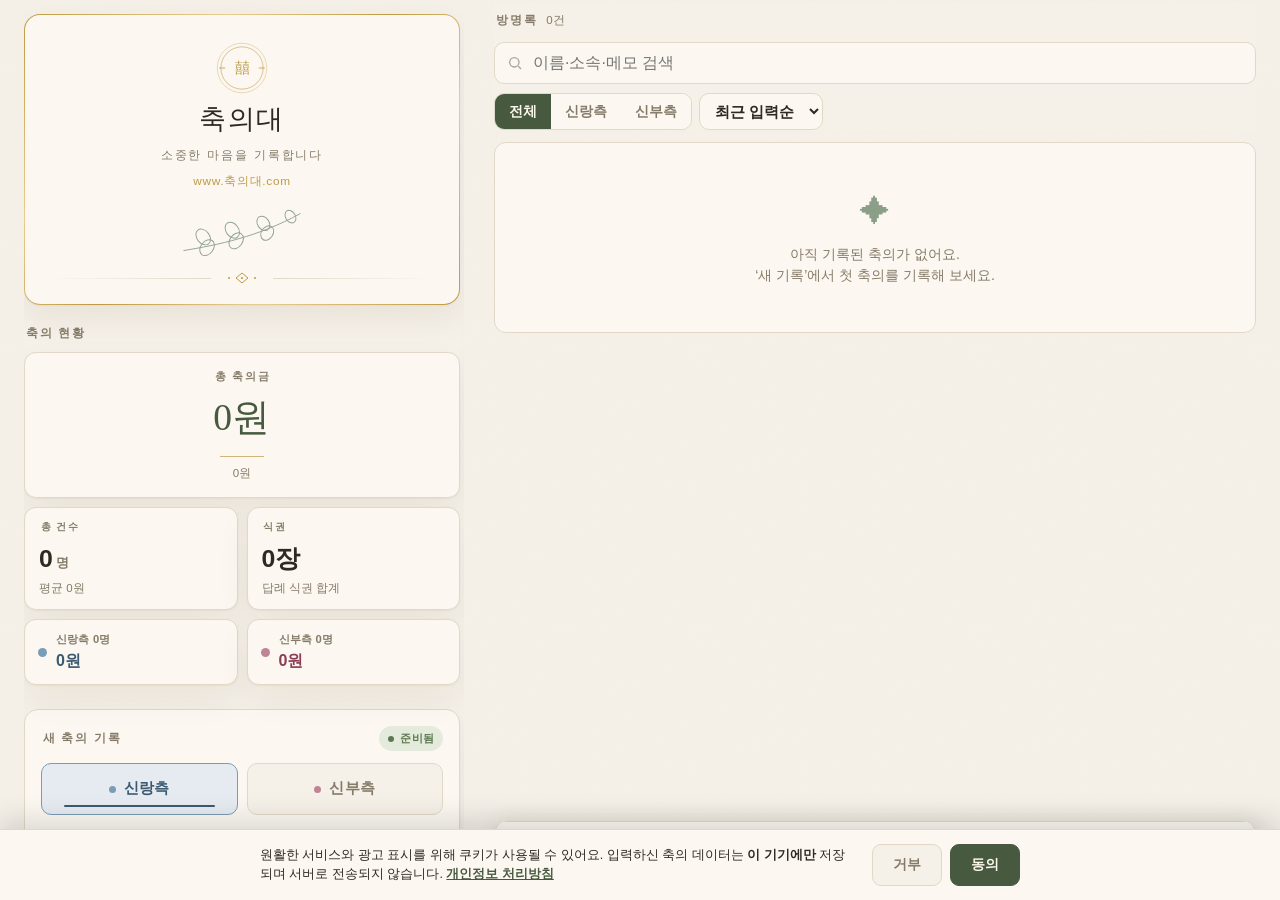
==== index.html @ 6bf34bc9 "Unify the number UI across 방명록, input and edit screens The edit sheet showed the number as a plain r" ====
<!DOCTYPE html>
<html lang="ko">
<head>
<meta charset="UTF-8">
<meta name="viewport" content="width=device-width, initial-scale=1.0">
<meta name="theme-color" content="#F5F0E8">
<title>축의대</title>
<meta name="description" content="축의금을 기록하고 정리하는 무료 웹앱 — 로그인 없이 바로 사용하고, 데이터는 내 기기에만 저장됩니다.">
<!-- AdSense 소유권 확인용 메타태그. 광고 스크립트는 동의 후에만 로드되므로(구글 크롤러는 동의 버튼을
     누르지 않음) 확인이 실패할 수 있어, 쿠키를 쓰지 않는 이 메타태그로 소유권을 확인시킨다. -->
<meta name="google-adsense-account" content="ca-pub-7543390628199317">
<link rel="manifest" href="manifest.webmanifest">
<link rel="apple-touch-icon" href="icon-192.png">
<meta name="apple-mobile-web-app-capable" content="yes">
<meta name="mobile-web-app-capable" content="yes">
<meta name="apple-mobile-web-app-title" content="축의대">
<meta name="apple-mobile-web-app-status-bar-style" content="default">
<link rel="icon" href="data:image/svg+xml,<svg xmlns='http://www.w3.org/2000/svg' viewBox='0 0 100 100'><circle cx='50' cy='50' r='44' fill='none' stroke='%23BE9A44' stroke-width='3'/><text x='50' y='68' font-size='52' text-anchor='middle' fill='%23BE9A44' font-family='Georgia,serif'>囍</text></svg>">
<style>
  :root{
    --bg:#F5F0E8; --panel:#FCF8F1; --ink:#2E2A22; --muted:#857B69; --line:#E1D8C7;
    --brand:#8A9E88; --brand-strong:#47593F; --brand-soft:#E8EEE2; --on-accent:#FBF7EC;
    --gold:#BE9A44; --gold-lite:#E7CE8E;
    --groom:#7B9CB5; --groom-strong:#3B5A70; --groom-soft:#E5EBF0;
    --bride:#C08497; --bride-strong:#8A3E56; --bride-soft:#F4E5E9;
    --other:#A2947E; --other-soft:#EDE7DB;
    --ok:#5C7A50; --ok-soft:#E5EBDC; --warn:#A9772A; --warn-soft:#F3E7CE;
    --danger:#A6472F; --danger-soft:#F2DFD8;
    --shadow:0 1px 2px rgba(70,55,25,.05),0 14px 34px rgba(70,55,25,.06);
    --radius:14px;
    --display:"Didot","Bodoni MT","Hoefler Text",Palatino,"Palatino Linotype",Georgia,"AppleMyungjo","Nanum Myeongjo","Batang",serif;
    --body:"Helvetica Neue","Avenir Next",Avenir,"Segoe UI",Roboto,Arial,"Apple SD Gothic Neo","Malgun Gothic","Nanum Gothic",sans-serif;
    --num:"Helvetica Neue","SF Pro Display","Segoe UI","Avenir Next",Arial,"Apple SD Gothic Neo","Malgun Gothic",sans-serif;
  }
  @media (prefers-color-scheme: dark){
    :root{
      --bg:#1A1712; --panel:#24211A; --ink:#EFE8DA; --muted:#A99D87; --line:#3A3529;
      --brand:#9DB199; --brand-strong:#BBCDB4; --brand-soft:#262C20; --on-accent:#20261C;
      --gold:#D8B667; --gold-lite:#F0DCA6;
      --groom:#8FB0C7; --groom-strong:#AECEE2; --groom-soft:#1F2830;
      --bride:#CE9AAA; --bride-strong:#E6B9C4; --bride-soft:#2C1F25;
      --other:#B3A78F; --other-soft:#282419;
      --ok:#94B382; --ok-soft:#212A1B; --warn:#D8B25E; --warn-soft:#2F2814;
      --danger:#DB8168; --danger-soft:#331E17;
      --shadow:0 1px 3px rgba(0,0,0,.4),0 14px 34px rgba(0,0,0,.32);
    }
  }
  *{box-sizing:border-box;-webkit-tap-highlight-color:transparent}
  html,body{margin:0;padding:0}
  body{
    font-family:var(--body); background:var(--bg); color:var(--ink); line-height:1.5;
    -webkit-text-size-adjust:100%; padding-bottom:env(safe-area-inset-bottom);
  }
  body::before{  /* whisper paper grain */
    content:""; position:fixed; inset:0; pointer-events:none; z-index:-1; opacity:.06;
    background-image:url("data:image/svg+xml,%3Csvg xmlns='http://www.w3.org/2000/svg' width='140' height='140'%3E%3Cfilter id='p'%3E%3CfeTurbulence type='fractalNoise' baseFrequency='0.85' numOctaves='2' stitchTiles='stitch'/%3E%3CfeColorMatrix type='saturate' values='0'/%3E%3C/filter%3E%3Crect width='100%25' height='100%25' filter='url(%23p)' opacity='0.5'/%3E%3C/svg%3E");
  }
  @media (prefers-color-scheme: dark){ body::before{opacity:.035} }
  button{font-family:inherit; cursor:pointer; color:inherit}
  input,select,textarea{font-family:inherit}

  :root{ --dock-h:120px; }   /* 하단 도크(툴바+광고) 높이 — JS가 실측 갱신 */
  .wrap{max-width:760px; margin:0 auto; padding:0 16px calc(var(--dock-h) + 18px)}

  /* ---------- Ornaments ---------- */
  .eyebrow{
    font-family:var(--display); font-size:.72rem; font-weight:600; color:var(--muted);
    letter-spacing:.2em; text-indent:.2em; text-transform:uppercase;
  }
  .eyebrow.ko{ text-transform:none; letter-spacing:.16em; text-indent:.16em; }
  .orn-divider{ display:flex; align-items:center; gap:.85rem; }
  .orn-divider::before,.orn-divider::after{ content:""; flex:1; height:1px; }
  .orn-divider::before{ background:linear-gradient(90deg,transparent,var(--line)); }
  .orn-divider::after{ background:linear-gradient(90deg,var(--line),transparent); }
  .orn{ width:34px; height:12px; flex:none; }
  .orn path{ fill:none; stroke:var(--gold); stroke-width:1; }
  .orn circle{ fill:var(--gold); stroke:none; }
  .crest{ width:54px; height:54px; display:block; margin:0 auto 2px; stroke:var(--gold); }
  .crest text{ fill:var(--gold); font-family:var(--display); font-size:33px; stroke:none; }
  .euc{ display:block; margin:12px auto 2px; width:128px; height:auto; fill:none;
    stroke:var(--brand); stroke-width:1; stroke-linecap:round; stroke-linejoin:round; opacity:.92; }

  /* ---------- Header (hero, gold-framed stationery) ---------- */
  header.hero{
    margin-top:18px; padding:26px 22px 20px; text-align:center; border-radius:16px;
    border:1.5px solid transparent; position:relative;
    background:linear-gradient(var(--panel),var(--panel)) padding-box,
      linear-gradient(135deg,var(--gold),var(--gold-lite) 28%,var(--gold) 50%,var(--gold-lite) 72%,var(--gold)) border-box;
    box-shadow:var(--shadow);
  }
  .hero-title{ font-family:var(--display); font-size:1.7rem; letter-spacing:.06em; color:var(--ink); margin-top:4px; }
  .hero-sub{ font-family:var(--body); font-size:.72rem; letter-spacing:.16em; color:var(--muted); margin-top:7px; }
  .hero-link{ display:inline-block; margin-top:9px; font-family:var(--body); font-size:.74rem; letter-spacing:.06em; color:var(--gold); text-decoration:none; border-bottom:1px solid transparent; }
  .hero-link:hover{ border-bottom-color:var(--gold); }
  .hero .orn-divider{ margin-top:14px; }

  .card-head{ display:flex; align-items:center; justify-content:space-between; gap:10px; margin-bottom:12px; }
  .card-head .eyebrow{ margin:0; }
  .pill-slot{ display:inline-flex; align-items:center; flex:none; }
  .hero-slot{ position:absolute; top:12px; right:12px; }
  .list-head .pill-slot{ margin-left:auto; }
  .save-pill{
    display:inline-flex; align-items:center; gap:6px;
    font-size:11px; font-weight:600; padding:4px 9px; border-radius:999px;
    background:var(--ok-soft); color:var(--ok); white-space:nowrap; letter-spacing:.02em;
  }
  .save-pill.saving{background:var(--brand-soft); color:var(--brand-strong)}
  .save-pill.warn{background:var(--warn-soft); color:var(--warn)}
  .save-pill.err{background:var(--danger-soft); color:var(--danger)}
  .save-pill .dot{width:6px;height:6px;border-radius:50%;background:currentColor}

  /* ---------- Summary (sticky) ---------- */
  .summary{ background:var(--bg); padding:6px 0 10px; margin-top:14px; }   /* 스크롤 시 상단 고정 안 함 */
  .summary-top{ display:flex; align-items:center; justify-content:space-between; margin-bottom:9px; }
  .stat-grid{ display:grid; grid-template-columns:1fr 1fr; gap:9px; }
  .stat{ background:var(--panel); border:1px solid var(--line); border-radius:12px; padding:12px 14px; box-shadow:var(--shadow); }
  .stat .eyebrow{ font-size:.62rem; }
  .stat .big{ font-family:var(--num); font-variant-numeric:tabular-nums; font-feature-settings:'tnum' 1; font-size:1.55rem; font-weight:600; color:var(--ink); margin-top:5px; letter-spacing:-.01em; }
  .stat .sub{ font-size:.72rem; color:var(--muted); margin-top:3px; font-variant-numeric:tabular-nums; }
  .stat.total{ grid-column:1/-1; text-align:center; padding:16px 14px 15px; }
  .stat.total .big{ font-family:var(--display); font-size:2.35rem; font-weight:400; color:var(--brand-strong); letter-spacing:.01em; margin-top:6px; }
  .stat.total .eyebrow{ font-size:.66rem; }
  .stat.total .rule{ width:44px; height:1px; background:var(--gold); margin:9px auto 0; opacity:.7; }
  .stat.total .sub{ margin-top:8px; }

  .split{ grid-column:1/-1; display:grid; grid-template-columns:1fr 1fr; gap:9px; }
  .sidecard{ background:var(--panel); border:1px solid var(--line); border-radius:12px; padding:11px 13px; display:flex; align-items:center; gap:9px; box-shadow:var(--shadow); }
  .sidecard .dot{ width:9px; height:9px; border-radius:50%; flex:none; }
  .sidecard.g .dot{ background:var(--groom); } .sidecard.b .dot{ background:var(--bride); }
  .sidecard .lab{ font-size:.7rem; color:var(--muted); font-weight:600; letter-spacing:.02em; }
  .sidecard .v{ font-family:var(--num); font-variant-numeric:tabular-nums; font-size:1rem; font-weight:600; margin-top:1px; }
  .sidecard.g .v{ color:var(--groom-strong); } .sidecard.b .v{ color:var(--bride-strong); }

  .minirow{ grid-column:1/-1; display:flex; gap:9px; }
  .mini{ flex:1; background:var(--panel); border:1px solid var(--line); border-radius:10px; padding:8px 13px;
    font-size:.76rem; color:var(--muted); display:flex; align-items:center; justify-content:space-between; }
  .mini b{ font-family:var(--num); font-variant-numeric:tabular-nums; color:var(--ink); font-weight:600; }

  /* ---------- Cards / input ---------- */
  .card{ background:var(--panel); border:1px solid var(--line); border-radius:var(--radius); box-shadow:var(--shadow); padding:16px; margin-top:14px; }
  .card > .eyebrow{ display:block; margin-bottom:12px; text-align:center; }

  .field{ margin-bottom:13px; }
  .field label{ display:block; font-size:.74rem; color:var(--muted); font-weight:600; margin-bottom:5px; letter-spacing:.02em; }
  .field input{ width:100%; min-height:52px; padding:13px 15px; font-size:17px; border:1px solid var(--line);
    border-radius:10px; background:var(--bg); color:var(--ink); outline:none; transition:border-color .12s, box-shadow .12s; }
  .field input:focus{ border-color:var(--brand); box-shadow:0 0 0 3px var(--brand-soft); }
  #amount,#editAmount{ font-family:var(--num); font-variant-numeric:tabular-nums; font-weight:600; font-size:19px; letter-spacing:.01em; }
  .amt-read{ font-family:var(--num); font-size:13px; color:var(--brand-strong); font-weight:600; min-height:17px; margin-top:6px; }

  .side-toggle{ display:grid; grid-template-columns:1fr 1fr; gap:9px; margin-bottom:13px; }
  .side-toggle button{ min-height:52px; border-radius:10px; border:1px solid var(--line); background:var(--bg);
    font-size:15px; font-weight:600; color:var(--muted); transition:.12s; position:relative; letter-spacing:.02em; }
  .side-toggle button .sd{ width:7px; height:7px; border-radius:50%; display:inline-block; margin-right:8px; vertical-align:middle; background:var(--muted); }
  .side-toggle button.g .sd{ background:var(--groom); } .side-toggle button.b .sd{ background:var(--bride); }
  .side-toggle button.on.g{ background:var(--groom-soft); color:var(--groom-strong); border-color:var(--groom); }
  .side-toggle button.on.b{ background:var(--bride-soft); color:var(--bride-strong); border-color:var(--bride); }
  .side-toggle button.on::after{ content:""; position:absolute; left:22px; right:22px; bottom:7px; height:2px; border-radius:2px; }
  .side-toggle button.on.g::after{ background:var(--groom-strong); }
  .side-toggle button.on.b::after{ background:var(--bride-strong); }

  .quick{ display:grid; grid-template-columns:repeat(4,1fr); gap:7px; margin:9px 0 2px; }
  .quick button{ padding:11px 4px; border-radius:999px; border:1px solid var(--line); background:var(--panel);
    font-family:var(--num); font-size:14px; font-weight:600; color:var(--ink); font-variant-numeric:tabular-nums; }
  .quick button:active{ background:var(--brand-soft); }

  /* 번호 배지 — 방명록 행의 번호와 동일한 형태를 입력/수정 화면에서도 사용 */
  .name-row{ display:flex; align-items:center; gap:10px; }
  .name-row > input:not(.next-idx){ flex:1; min-width:0; }
  .next-idx{ flex:none; width:46px; height:46px; border-radius:50%;
    border:1px solid var(--gold); text-align:center; padding:0;
    font-family:var(--display); font-size:15px; color:var(--ink);
    font-variant-numeric:tabular-nums; background:transparent; outline:none;
    -webkit-appearance:none; appearance:none; }
  .next-idx:focus{ border-color:var(--brand); box-shadow:0 0 0 3px var(--brand-soft); background:var(--bg); }

  .amount-wrap{ position:relative; }
  .amount-wrap input{ padding-right:48px; }
  .amt-clear{ position:absolute; right:9px; top:50%; transform:translateY(-50%);
    width:30px; height:30px; border-radius:50%; border:none; background:var(--line); color:var(--muted);
    font-size:14px; line-height:1; display:none; align-items:center; justify-content:center; padding:0; }
  .amt-clear.show{ display:flex; }
  .amt-clear:active{ background:var(--brand-soft); color:var(--brand-strong); }

  .chips{ display:grid; grid-template-columns:repeat(6,1fr); gap:7px; }
  .chips button{ padding:12px 4px; border-radius:10px; border:1px solid var(--line); background:var(--bg);
    font-size:15px; font-weight:600; color:var(--muted); transition:.12s; }
  .chips button:active{ background:var(--brand-soft); }
  .chips button.on{ border-color:var(--brand); background:var(--brand-soft); color:var(--brand-strong); }
  .chips .tk-custom{ min-width:0; width:100%; padding:12px 2px; border-radius:10px; border:1px solid var(--line);
    background:var(--bg); color:var(--ink); font-size:16px; font-weight:600; text-align:center; outline:none; }
  .chips .tk-custom::placeholder{ color:var(--muted); font-weight:500; font-size:13px; }
  .chips .tk-custom:focus{ border-color:var(--brand); box-shadow:0 0 0 3px var(--brand-soft); }

  .two{ display:grid; grid-template-columns:1fr 1fr; gap:9px; }

  .add-btn{ width:100%; min-height:56px; margin-top:14px; border:none; border-radius:12px;
    background:var(--brand-strong); color:var(--on-accent); font-size:17px; font-weight:600; letter-spacing:.14em;
    box-shadow:inset 0 0 0 1px rgba(190,154,68,.55), 0 6px 16px rgba(71,89,63,.22); }
  .add-btn:active{ transform:scale(.99); filter:brightness(.96); }

  /* ---------- List ---------- */
  .list-head{ display:flex; align-items:center; gap:9px; margin:22px 2px 12px; flex-wrap:wrap; }
  .list-head .eyebrow{ font-size:.72rem; }
  .list-head .count{ font-size:.72rem; color:var(--muted); font-variant-numeric:tabular-nums; }
  .search{ flex:1 1 100%; order:5; position:relative; margin-top:4px; }
  .search input{ width:100%; padding:11px 14px 11px 38px; font-size:16px; border:1px solid var(--line);
    border-radius:10px; background:var(--panel); color:var(--ink); outline:none; }
  .search input:focus{ border-color:var(--brand); box-shadow:0 0 0 3px var(--brand-soft); }
  .search svg{ position:absolute; left:13px; top:50%; transform:translateY(-50%); opacity:.4; }
  .filters{ display:flex; gap:7px; flex:1 1 100%; order:6; flex-wrap:wrap; }
  .filters .seg{ display:inline-flex; border:1px solid var(--line); border-radius:10px; overflow:hidden; }
  .filters .seg button{ padding:8px 14px; border:none; background:var(--panel); color:var(--muted); font-size:14px; font-weight:600; }
  .filters .seg button.on{ background:var(--brand-strong); color:var(--on-accent); }
  .filters select{ padding:8px 11px; border:1px solid var(--line); border-radius:10px; background:var(--panel); color:var(--ink); font-size:15px; font-weight:600; }

  #list{ list-style:none; margin:0; padding:0; border-top:1px solid var(--line); border-radius:12px; overflow:hidden;
    background:var(--panel); border:1px solid var(--line); }
  .row{ padding:13px 15px; display:flex; align-items:center; gap:13px; border-bottom:1px solid var(--line); }
  .row:last-child{ border-bottom:none; }
  .row.flash{ animation:flash 1.3s ease; }
  @keyframes flash{ 0%{background:var(--brand-soft)} 100%{background:transparent} }
  .row .idx{ flex:none; width:30px; height:30px; border-radius:50%; border:1px solid var(--gold);
    display:flex; align-items:center; justify-content:center; font-family:var(--display); font-size:14px;
    color:var(--ink); font-variant-numeric:tabular-nums; }
  .row .side-dot{ width:8px; height:8px; border-radius:50%; flex:none; margin-left:-2px; }
  .row .side-dot.groom{ background:var(--groom); } .row .side-dot.bride{ background:var(--bride); } .row .side-dot.none{ background:var(--line); }
  .row .who{ min-width:0; flex:1; }
  .row .who .nm{ font-size:16px; font-weight:600; color:var(--ink); overflow:hidden; text-overflow:ellipsis; white-space:nowrap; }
  .row .who .meta{ font-size:12px; color:var(--muted); margin-top:2px; overflow:hidden; text-overflow:ellipsis; white-space:nowrap; }
  .row .amt{ font-family:var(--num); font-variant-numeric:tabular-nums; font-size:17px; font-weight:600; text-align:right; white-space:nowrap; }
  .row .amt.groom{ color:var(--groom-strong); } .row .amt.bride{ color:var(--bride-strong); } .row .amt.none{ color:var(--ink); }
  .row .amt small{ display:block; font-family:var(--body); font-size:11px; color:var(--muted); font-weight:500; }
  .row .edit{ background:transparent; border:none; padding:0 2px; color:var(--muted); font-size:22px; line-height:1; flex:none; }
  .empty{ text-align:center; color:var(--muted); padding:46px 20px; font-size:14px; }
  .empty .big{ font-size:30px; margin-bottom:10px; color:var(--brand); }

  /* ---------- Toolbar ---------- */
  .bottom-dock{ position:fixed; left:0; right:0; bottom:0; z-index:45; background:var(--panel);
    box-shadow:0 -4px 18px rgba(70,55,25,.07); transition:transform .18s ease; padding-bottom:env(safe-area-inset-bottom); }
  body.kb .bottom-dock{ transform:translateY(130%); }
  .bottom-dock.dock-hidden{ transform:translateY(130%); }   /* 아래로 스크롤 시 숨김 */
  .toolbar{ background:var(--panel); border-top:1px solid var(--line); padding:9px 16px; }
  /* 광고: '기록하기' 버튼 아래(입력 카드 안)에 배치 */
  .ad-bar{ margin-top:16px; padding:10px 4px 2px; border-top:1px solid var(--line);
    display:flex; flex-direction:column; align-items:center; }
  .ad-label{ font-size:9px; letter-spacing:.16em; text-transform:uppercase; color:var(--muted); opacity:.7; padding:2px 0 3px; }
  .ad-slot{ width:100%; max-width:760px; min-height:56px; max-height:110px; display:flex; align-items:center; justify-content:center; }
  .ad-demo{ width:100%; min-height:52px; display:flex; flex-direction:column; align-items:center; justify-content:center; gap:2px; padding:8px;
    border:1px dashed var(--line); border-radius:8px; color:var(--muted); font-size:13px; font-weight:600; }
  .ad-demo span{ font-size:10.5px; font-weight:400; opacity:.85; letter-spacing:.02em; }
  @media (min-width:960px){ .ad-slot{ min-height:90px; } }

  .consent{ position:fixed; left:0; right:0; bottom:0; z-index:80; background:var(--panel);
    border-top:1px solid var(--line); box-shadow:0 -8px 30px rgba(0,0,0,.14);
    padding:14px 16px calc(14px + env(safe-area-inset-bottom)); }
  .consent-inner{ max-width:760px; margin:0 auto; display:flex; align-items:center; gap:14px; flex-wrap:wrap; }
  .consent p{ margin:0; font-size:12.5px; color:var(--ink); line-height:1.55; flex:1 1 320px; }
  .consent a{ color:var(--brand-strong); font-weight:600; }
  .consent-actions{ display:flex; gap:8px; margin-left:auto; }
  .consent-actions button{ padding:11px 20px; border-radius:9px; font-size:14px; font-weight:600; border:1px solid var(--line); }
  .c-accept{ background:var(--brand-strong); color:var(--on-accent); border-color:var(--brand-strong)!important; }
  .c-ghost{ background:var(--bg); color:var(--muted); }
  .sheet-foot{ text-align:center; font-size:12px; color:var(--muted); margin:14px 0 2px; }
  .sheet-foot a{ color:var(--brand-strong); font-weight:600; }
  [hidden]{ display:none!important; }
  .toolbar .wrapb{ max-width:760px; margin:0 auto; display:flex; gap:8px; }
  .toolbar button{ flex:1; padding:9px 6px; border-radius:11px; border:1px solid transparent; background:transparent;
    color:var(--muted); font-size:11.5px; font-weight:600; display:flex; flex-direction:column; align-items:center; gap:4px; letter-spacing:.02em; }
  .toolbar button svg{ width:21px; height:21px; stroke:currentColor; fill:none; stroke-width:1.4; stroke-linecap:round; stroke-linejoin:round; }
  .toolbar button.primary{ color:var(--brand-strong); }
  .toolbar button:active{ background:var(--brand-soft); }

  /* ---------- Sheets ---------- */
  .backdrop{ position:fixed; inset:0; background:rgba(46,42,34,.42); z-index:60; display:none; align-items:flex-end; justify-content:center; }
  .backdrop.show{ display:flex; }
  .sheet{ background:var(--panel); width:100%; max-width:760px; border-radius:22px 22px 0 0;
    padding:12px 18px calc(20px + env(safe-area-inset-bottom)); box-shadow:0 -10px 44px rgba(0,0,0,.28);
    max-height:88vh; overflow:auto; animation:slideup .22s ease; }
  @keyframes slideup{ from{transform:translateY(100%)} to{transform:translateY(0)} }
  .grab-area{ padding:6px 0 10px; margin:-6px 0 2px; cursor:grab; touch-action:none; }
  .grab{ width:44px; height:5px; border-radius:3px; background:var(--line); margin:0 auto; transition:background .15s; }
  .backdrop.dragging .grab{ background:var(--muted); }
  .sheet.snap{ transition:transform .22s cubic-bezier(.2,.8,.3,1); }
  .backdrop{ transition:background .2s; }
  .sheet h3{ font-family:var(--display); text-align:center; margin:0; font-size:1.15rem; font-weight:400; letter-spacing:.05em; color:var(--ink); }
  .sheet .orn-divider{ margin:12px 0 14px; }
  .sheet .hint{ font-size:12px; color:var(--muted); margin:0 0 14px; text-align:center; }
  .modal-actions{ display:flex; gap:9px; margin-top:10px; }
  .modal-actions button{ flex:1; min-height:52px; border-radius:11px; font-size:15px; font-weight:600; border:none; letter-spacing:.05em; }
  .btn-save{ background:var(--brand-strong); color:var(--on-accent); box-shadow:inset 0 0 0 1px rgba(190,154,68,.5); }
  .btn-cancel{ background:var(--bg); color:var(--ink); border:1px solid var(--line)!important; }
  .btn-del{ background:var(--danger-soft); color:var(--danger); flex:0 0 auto!important; padding:0 18px!important; }

  .menu-list{ display:flex; flex-direction:column; gap:9px; margin-bottom:6px; }
  .menu-list button{ display:flex; align-items:center; gap:13px; width:100%; text-align:left;
    padding:15px; border:1px solid var(--line); border-radius:12px; background:var(--bg); color:var(--ink); font-size:15px; font-weight:600; }
  .menu-list button .mic{ font-size:19px; width:24px; text-align:center; }
  .menu-list button small{ display:block; font-weight:400; color:var(--muted); font-size:12px; margin-top:2px; }
  .menu-list button.danger-item{ color:var(--danger); border-color:var(--danger-soft); }
  .menu-list button.danger-item small{ color:var(--muted); }
  .menu-list button.danger-item:active{ background:var(--danger-soft); }

  .snap-list{ display:flex; flex-direction:column; gap:8px; margin:2px 0 14px; max-height:52vh; overflow:auto; }
  .snap-list button{ display:flex; justify-content:space-between; align-items:center; gap:9px; width:100%;
    padding:13px 15px; border:1px solid var(--line); border-radius:11px; background:var(--bg); color:var(--ink); font-size:15px; font-weight:600; }
  .snap-list button .cnt{ color:var(--brand-strong); font-family:var(--num); font-variant-numeric:tabular-nums; }
  .snap-list .none{ color:var(--muted); font-size:14px; text-align:center; padding:24px; }

  textarea.paste{ width:100%; min-height:120px; padding:12px; border:1px solid var(--line); border-radius:11px;
    background:var(--bg); color:var(--ink); font-size:14px; outline:none; resize:vertical; font-family:ui-monospace,Menlo,Consolas,monospace; }
  textarea.paste:focus{ border-color:var(--brand); }

  /* ---------- Toast / Undo ---------- */
  .toast-host{ position:fixed; left:0; right:0; z-index:70; display:flex; flex-direction:column; align-items:center; gap:8px; pointer-events:none; padding:0 16px; }
  #toastHost{ bottom:calc(var(--dock-h) + 14px); } #undoHost{ bottom:calc(var(--dock-h) + 68px); }
  body.kb #toastHost{ bottom:20px; } body.kb #undoHost{ bottom:78px; }
  .toast{ background:#2E2A22; color:#F5F0E8; padding:12px 16px; border-radius:11px; font-size:14px; font-weight:500;
    box-shadow:0 10px 28px rgba(0,0,0,.32); display:flex; align-items:center; gap:14px; pointer-events:auto; max-width:760px; width:100%; animation:toastin .2s ease; }
  @keyframes toastin{ from{transform:translateY(12px);opacity:0} to{transform:translateY(0);opacity:1} }
  .toast button{ background:transparent; border:none; color:var(--gold-lite); font-weight:700; font-size:14px; padding:2px 4px; margin-left:auto; white-space:nowrap; letter-spacing:.03em; }
  @media (prefers-color-scheme: dark){ .toast{ background:#0E0C09; } }

  .hidden{ display:none!important; }

  /* ---------- 모바일 탭 ---------- */
  .tabbar{ display:none; }
  @media (max-width:959px){
    .tabbar{ display:flex; background:var(--panel); border-top:1px solid var(--line); padding:6px 8px 4px; }
    .tabbar button{ flex:1; display:flex; flex-direction:column; align-items:center; gap:3px; padding:7px 2px 6px;
      border:none; background:transparent; color:var(--muted); font-size:11px; font-weight:600; letter-spacing:.01em; border-radius:10px; }
    .tabbar button svg{ width:21px; height:21px; stroke:currentColor; fill:none; stroke-width:1.5; stroke-linecap:round; stroke-linejoin:round; }
    .tabbar button.on{ color:var(--brand-strong); background:var(--brand-soft); }
    .toolbar{ display:none; }                       /* 모바일: 툴바 대신 탭바 사용 */

    /* 탭에 따라 영역 표시/숨김 */
    body[data-tab="summary"] .card,
    body[data-tab="summary"] .col-right{ display:none; }
    body[data-tab="entry"] .summary,
    body[data-tab="entry"] .col-right{ display:none; }
    body[data-tab="list"] .summary,
    body[data-tab="list"] .card{ display:none; }

    /* 히어로는 현황 탭에서만. 저장 상태 칩은 JS가 각 탭의 슬롯으로 옮겨
       (새 기록=제목 옆, 방명록=목록 헤더) 한 줄을 차지하지 않으면서 항상 보이게 한다. */
    body[data-tab="entry"] header.hero,
    body[data-tab="list"] header.hero{ display:none; }

    /* 입력 화면이 스크롤 없이 한 화면에 들어오도록 여백·높이 압축.
       (터치 목표는 44pt 이상 유지) */
    .card{ padding:13px; margin-top:10px; }
    .card-head{ margin-bottom:8px; }
    .field{ margin-bottom:9px; }
    .field label{ margin-bottom:3px; }
    .field input{ min-height:46px; padding:10px 13px; }
    .amount-wrap input{ padding-right:46px; }
    .amt-read{ min-height:14px; margin-top:4px; font-size:12.5px; }
    .side-toggle{ gap:8px; margin-bottom:9px; }
    .side-toggle button{ min-height:46px; }
    .side-toggle button.on::after{ bottom:5px; }
    .quick{ gap:6px; margin:7px 0 0; }
    .quick button{ padding:9px 4px; }
    .chips{ gap:6px; }
    .chips button{ padding:10px 3px; }
    .chips .tk-custom{ padding:10px 2px; }
    .two{ gap:8px; }
    .add-btn{ min-height:50px; margin-top:10px; }
    .ad-bar{ margin-top:10px; padding:8px 4px 0; }
    body[data-tab="entry"] .col-left,
    body[data-tab="list"] .col-right{ padding-top:8px; }
    body[data-tab="list"] .list-head{ margin-top:4px; }
  }

  /* ---------- 넓은 화면: 왼쪽 입력·요약 / 오른쪽 명부 2단 (각 칸 독립 스크롤) ---------- */
  @media (min-width: 960px){
    body{ overflow:hidden; }
    .wrap{ max-width:1280px; height:100vh; display:grid; grid-template-columns:minmax(360px,440px) 1fr; gap:30px; padding:0 24px; }
    .col-left{ height:100vh; overflow-y:auto; overscroll-behavior:contain; padding-bottom:24px; }
    .col-right{ height:100vh; overflow-y:auto; overscroll-behavior:contain; padding-bottom:calc(var(--dock-h) + 20px); }
    /* 데스크톱: 하단 도크(툴바+광고)를 오른쪽 '방명록' 칼럼 폭에 맞춰 배치 */
    .bottom-dock{ left:var(--dock-left,0); width:var(--dock-width,100%); right:auto;
      border-left:1px solid var(--line); border-right:1px solid var(--line);
      border-radius:14px 14px 0 0; overflow:hidden; }
    .col-left{ padding-top:2px; padding-right:4px; }
    .col-right{ padding-top:2px; }
    header.hero{ margin-top:12px; }
    .summary{ position:static; margin-top:14px; }
    .list-head{ position:sticky; top:0; z-index:6; background:var(--bg); margin:0 0 12px; padding-top:10px; }
  }

  @media print{
    /* 인쇄 용지 폭(~794px)이 모바일 미디어쿼리에 걸리므로, 탭 규칙을 반드시 무력화해야
       현재 탭과 무관하게 방명록이 인쇄된다. */
    /* 다크 모드에서 인쇄하면 밝은 글자가 흰 종이에 보이지 않으므로 인쇄용 밝은 팔레트로 고정 */
    :root{
      --bg:#ffffff; --panel:#ffffff; --ink:#1d1a15; --muted:#5a5348; --line:#c9c2b4;
      --brand:#6f7f68; --brand-strong:#3d4a35; --brand-soft:#eef1e8; --gold:#9a7b2f;
      --groom:#5c7f9c; --groom-strong:#284a63; --groom-soft:#eef3f7;
      --bride:#b07185; --bride-strong:#7a2f45; --bride-soft:#f8edf1;
    }
    .consent{ display:none!important; }        /* 동의 배너는 인쇄물에 나오지 않게 */
    /* 인쇄물 구성: 제목 → 축의 현황(요약) → 방명록 */
    body[data-tab] .col-left, body[data-tab] .summary,
    body[data-tab] .col-right, body[data-tab] #list, body[data-tab] .list-head{ display:block!important; }
    body[data-tab] header.hero, body[data-tab] .card{ display:none!important; }
    .bottom-dock,.tabbar,.ad-bar{ display:none!important; }
    .stat-grid{ display:grid!important; grid-template-columns:1fr 1fr!important; gap:8px!important; }
    .split, .breakdown{ display:grid!important; grid-template-columns:1fr 1fr!important; gap:8px!important; }
    .summary{ break-inside:avoid; page-break-inside:avoid; margin:0 0 16px!important; padding:0!important; }
    .stat,.sidecard,.mini{ box-shadow:none!important; border-color:#ddd!important; }
    .row{ break-inside:avoid; page-break-inside:avoid; }
    header.hero,.summary-top,.card,.toolbar,.list-head .search,.filters,.toast-host,.backdrop,.row .edit{ display:none!important; }
    body{ background:#fff; overflow:visible; } body::before{ display:none; }
    #list{ box-shadow:none; } .row{ border-color:#ddd; }
    .wrap{ padding:0; display:block; height:auto; max-width:none; }
    .col-left, .col-right{ height:auto; overflow:visible; padding:0; }
    .print-title{ display:block!important; }
  }
  .print-title{ display:none; font-family:var(--display); font-size:22px; font-weight:400; margin:0 0 12px; }
</style>
</head>
<body>
<div class="wrap">
  <h1 class="print-title">축의대</h1>

  <div class="col-left">
  <!-- 헤더 (청첩장 크레스트) -->
  <header class="hero">
    <span class="pill-slot hero-slot" id="pillSlotHero"></span>
    <svg class="crest" viewBox="0 0 120 120" aria-hidden="true" focusable="false">
      <circle cx="60" cy="60" r="55" fill="none" stroke-width=".75"/>
      <circle cx="60" cy="60" r="47" fill="none" stroke-width="1.25"/>
      <g fill="none" stroke-width="1" stroke-linecap="round">
        <path d="M10 60 q6 -4 12 0 M10 60 q6 4 12 0"/>
        <path d="M110 60 q-6 -4 -12 0 M110 60 q-6 4 -12 0"/>
      </g>
      <text x="60" y="72" text-anchor="middle">囍</text>
    </svg>
    <div class="hero-title">축의대</div>
    <div class="hero-sub">소중한 마음을 기록합니다</div>
    <!-- www 서브도메인은 DNS 미설정이라 접속 불가 → 표시는 www, 링크는 실제 동작하는 축의대.com -->
    <a class="hero-link" href="https://축의대.com" target="_blank" rel="noopener">www.축의대.com</a>
    <svg class="euc" viewBox="0 0 132 56" aria-hidden="true" focusable="false">
      <path d="M6 48 C 42 42, 82 34, 126 10"/>
      <g>
        <ellipse cx="26" cy="34" rx="6.5" ry="9" transform="rotate(-38 26 34)"/>
        <ellipse cx="30" cy="45" rx="6.5" ry="9" transform="rotate(38 30 45)"/>
        <ellipse cx="56" cy="27" rx="6.5" ry="9" transform="rotate(-36 56 27)"/>
        <ellipse cx="60" cy="38" rx="6.5" ry="9" transform="rotate(36 60 38)"/>
        <ellipse cx="88" cy="20" rx="6" ry="8" transform="rotate(-34 88 20)"/>
        <ellipse cx="92" cy="30" rx="6" ry="8" transform="rotate(34 92 30)"/>
        <ellipse cx="116" cy="13" rx="5" ry="7" transform="rotate(-32 116 13)"/>
      </g>
    </svg>
    <div class="orn-divider">
      <svg class="orn" viewBox="0 0 34 12" aria-hidden="true"><path d="M17 1 L23 6 L17 11 L11 6 Z"/><circle cx="17" cy="6" r="1.1"/><circle cx="4" cy="6" r="1"/><circle cx="30" cy="6" r="1"/></svg>
    </div>
  </header>

  <!-- 요약 (스티키) -->
  <section class="summary">
    <div class="summary-top">
      <span class="eyebrow ko">축의 현황</span>
    </div>
    <div class="stat-grid">
      <div class="stat total">
        <div class="eyebrow ko">총 축의금</div>
        <div class="big" id="totalAmount">0원</div>
        <div class="rule"></div>
        <div class="sub" id="totalAmountRaw">0원</div>
      </div>
      <div class="stat">
        <div class="eyebrow ko">총 건수</div>
        <div class="big" id="totalCount">0<span style="font-size:13px;font-weight:600;color:var(--muted)"> 명</span></div>
        <div class="sub" id="avgAmount">평균 0원</div>
      </div>
      <div class="stat">
        <div class="eyebrow ko">식권</div>
        <div class="big" id="ticketTotal">0장</div>
        <div class="sub">답례 식권 합계</div>
      </div>
      <div class="split">
        <div class="sidecard g"><span class="dot"></span><div><div class="lab">신랑측 <span id="groomCount">0</span>명</div><div class="v" id="groomAmount">0원</div></div></div>
        <div class="sidecard b"><span class="dot"></span><div><div class="lab">신부측 <span id="brideCount">0</span>명</div><div class="v" id="brideAmount">0원</div></div></div>
      </div>
      <div class="minirow" id="bdOther" style="display:none">
        <div class="mini"><span>미지정 <span id="otherCount">0</span>명</span><b id="otherAmount">0원</b></div>
      </div>
    </div>
  </section>

  <!-- 입력 카드 -->
  <div class="card">
    <div class="card-head">
      <span class="eyebrow ko">새 축의 기록</span>
      <span class="pill-slot" id="pillSlotEntry">
        <span class="save-pill" id="savePill"><span class="dot"></span><span id="saveText">준비됨</span></span>
      </span>
    </div>
    <div class="side-toggle" id="sideToggle">
      <button type="button" data-side="groom" class="g"><span class="sd"></span>신랑측</button>
      <button type="button" data-side="bride" class="b"><span class="sd"></span>신부측</button>
    </div>
    <div class="field">
      <label for="name">번호 · 이름</label>
      <div class="name-row">
        <input class="next-idx" id="nextIdx" type="text" inputmode="numeric" autocomplete="off"
               title="이번에 기록될 번호 (수정 가능)" aria-label="이번에 기록될 번호" enterkeyhint="next" value="1">
        <input id="name" type="text" autocomplete="off" placeholder="예: 김철수" enterkeyhint="next">
      </div>
    </div>
    <div class="field">
      <label for="amount">축의금 (원)</label>
      <div class="amount-wrap">
        <input id="amount" type="text" inputmode="numeric" autocomplete="off" placeholder="0" enterkeyhint="done">
        <button type="button" class="amt-clear" id="amtClear" data-clear="1" aria-label="금액 지우기">✕</button>
      </div>
      <div class="amt-read" id="amtRead"></div>
      <div class="quick" id="quick">
        <button type="button" data-add="10000">+1만</button>
        <button type="button" data-add="50000">+5만</button>
        <button type="button" data-add="100000">+10만</button>
        <button type="button" data-add="500000">+50만</button>
      </div>
    </div>
    <div class="field">
      <label>식권</label>
      <div class="chips" id="ticketChips" role="group" aria-label="식권 개수">
        <button type="button" data-tk="0">0개</button>
        <button type="button" data-tk="1">1개</button>
        <button type="button" data-tk="2">2개</button>
        <button type="button" data-tk="3">3개</button>
        <button type="button" data-tk="5">5개</button>
        <input id="ticketCustom" class="tk-custom" type="text" inputmode="numeric" autocomplete="off" placeholder="직접" aria-label="식권 직접 입력">
      </div>
    </div>
    <div class="two">
      <div class="field">
        <label for="relation">관계 / 소속 <span style="font-weight:400">(선택)</span></label>
        <input id="relation" type="text" autocomplete="off" list="relList" placeholder="예: 직장, 대학친구" enterkeyhint="next">
        <datalist id="relList"></datalist>
      </div>
      <div class="field">
        <label for="memo">메모 <span style="font-weight:400">(선택)</span></label>
        <input id="memo" type="text" autocomplete="off" placeholder="예: 화환, 답례품" enterkeyhint="done">
      </div>
    </div>
    <button class="add-btn" id="addBtn">기록하기</button>
    <div class="ad-bar" id="adBar" hidden>
      <div class="ad-label">광고 · Advertisement</div>
      <div class="ad-slot" id="adSlot"></div>
    </div>
  </div>
  </div><!-- /col-left -->

  <div class="col-right">
  <!-- 명부 -->
  <div class="list-head">
    <span class="eyebrow ko">방명록</span>
    <span class="count" id="listCount">0건</span>
    <span class="pill-slot" id="pillSlotList"></span>
    <div class="search">
      <svg width="16" height="16" viewBox="0 0 24 24" fill="none" stroke="currentColor" stroke-width="2"><circle cx="11" cy="11" r="7"/><path d="M21 21l-4-4"/></svg>
      <input id="search" type="search" placeholder="이름·소속·메모 검색" autocomplete="off">
    </div>
    <div class="filters">
      <div class="seg" id="sideFilter">
        <button data-f="all" class="on">전체</button>
        <button data-f="groom">신랑측</button>
        <button data-f="bride">신부측</button>
      </div>
      <select id="sortSel" aria-label="정렬">
        <option value="new">최근 입력순</option>
        <option value="old">오래된순</option>
        <option value="amount">금액 높은순</option>
        <option value="name">이름순</option>
      </select>
    </div>
  </div>
  <ul id="list"></ul>
  </div><!-- /col-right -->
</div>

<!-- 하단 도크: 툴바 + 광고 -->
<div class="bottom-dock" id="bottomDock">
  <div class="toolbar">
    <div class="wrapb">
      <button id="btnExcel" class="primary">
        <svg viewBox="0 0 24 24"><path d="M12 16V4m0 0-4 4m4-4 4 4"/><path d="M5 14v4a2 2 0 0 0 2 2h10a2 2 0 0 0 2-2v-4"/></svg>엑셀 공유</button>
      <button id="btnBackup">
        <svg viewBox="0 0 24 24"><path d="M5 4h11l3 3v13a1 1 0 0 1-1 1H6a1 1 0 0 1-1-1z"/><path d="M8 4v5h7"/><circle cx="12" cy="15" r="2.4"/></svg>백업</button>
      <button id="btnRestore">
        <svg viewBox="0 0 24 24"><path d="M3 7h6l2 2h10v10a1 1 0 0 1-1 1H4a1 1 0 0 1-1-1z"/><path d="M12 17v-5m0 0-2 2m2-2 2 2"/></svg>복원</button>
      <button id="btnMore">
        <svg viewBox="0 0 24 24"><circle cx="5" cy="12" r="1.3"/><circle cx="12" cy="12" r="1.3"/><circle cx="19" cy="12" r="1.3"/></svg>더보기</button>
    </div>
  </div>
  <nav class="tabbar" id="tabbar" role="tablist" aria-label="화면 전환">
    <button type="button" data-tab="summary" role="tab">
      <svg viewBox="0 0 24 24"><path d="M4 19V10m5 9V5m5 14v-7m5 7V8"/></svg>축의 현황</button>
    <button type="button" data-tab="entry" role="tab">
      <svg viewBox="0 0 24 24"><path d="M12 5v14M5 12h14"/></svg>새 기록</button>
    <button type="button" data-tab="list" role="tab">
      <svg viewBox="0 0 24 24"><path d="M8 6h12M8 12h12M8 18h12"/><circle cx="4" cy="6" r="1"/><circle cx="4" cy="12" r="1"/><circle cx="4" cy="18" r="1"/></svg>방명록</button>
    <button type="button" id="tabMore" role="tab">
      <svg viewBox="0 0 24 24"><path d="M12 16V4m0 0-4 4m4-4 4 4"/><path d="M5 14v4a2 2 0 0 0 2 2h10a2 2 0 0 0 2-2v-4"/></svg>공유·더보기</button>
  </nav>
</div>

<!-- 편집 시트 -->
<div class="backdrop" id="editBackdrop">
  <div class="sheet" id="editSheet">
    <div class="grab-area"><div class="grab"></div></div>
    <h3>내역 수정</h3>
    <div class="orn-divider"><svg class="orn" viewBox="0 0 34 12" aria-hidden="true"><path d="M17 1 L23 6 L17 11 L11 6 Z"/><circle cx="17" cy="6" r="1.1"/><circle cx="4" cy="6" r="1"/><circle cx="30" cy="6" r="1"/></svg></div>
    <div class="side-toggle" id="editSideToggle">
      <button type="button" data-side="groom" class="g"><span class="sd"></span>신랑측</button>
      <button type="button" data-side="bride" class="b"><span class="sd"></span>신부측</button>
    </div>
    <div class="field">
      <label for="editName">번호 · 이름</label>
      <div class="name-row">
        <input class="next-idx" id="editSeq" type="text" inputmode="numeric" autocomplete="off"
               title="번호 (수정 가능)" aria-label="번호">
        <input id="editName" type="text" autocomplete="off">
      </div>
    </div>
    <div class="field"><label>축의금 (원)</label><input id="editAmount" type="text" inputmode="numeric" autocomplete="off"><div class="amt-read" id="editAmtRead"></div></div>
    <div class="two">
      <div class="field"><label>관계 / 소속</label><input id="editRelation" type="text" autocomplete="off" list="relList"></div>
      <div class="field"><label>메모</label><input id="editMemo" type="text" autocomplete="off"></div>
    </div>
    <div class="field">
      <label>식권</label>
      <div class="chips" id="editTicketChips" role="group" aria-label="식권 개수">
        <button type="button" data-tk="0">0개</button>
        <button type="button" data-tk="1">1개</button>
        <button type="button" data-tk="2">2개</button>
        <button type="button" data-tk="3">3개</button>
        <button type="button" data-tk="5">5개</button>
        <input id="editTicketCustom" class="tk-custom" type="text" inputmode="numeric" autocomplete="off" placeholder="직접" aria-label="식권 직접 입력">
      </div>
    </div>
    <p class="hint">이름과 금액을 모두 비우면 저장할 수 없어요. 번호는 직접 바꿀 수 있고(다른 번호와 겹칠 수 없음), 내용만 고칠 땐 그대로 유지됩니다.</p>
    <div class="modal-actions">
      <button class="btn-del" id="editDelete">삭제</button>
      <button class="btn-cancel" id="editCancel">취소</button>
      <button class="btn-save" id="editSave">저장</button>
    </div>
  </div>
</div>

<!-- 더보기 시트 -->
<div class="backdrop" id="moreBackdrop">
  <div class="sheet">
    <div class="grab-area"><div class="grab"></div></div>
    <h3>더보기</h3>
    <div class="orn-divider"><svg class="orn" viewBox="0 0 34 12" aria-hidden="true"><path d="M17 1 L23 6 L17 11 L11 6 Z"/><circle cx="17" cy="6" r="1.1"/><circle cx="4" cy="6" r="1"/><circle cx="30" cy="6" r="1"/></svg></div>
    <div class="menu-list">
      <button id="mExcel"><span class="mic">📊</span><span>엑셀 공유 / 저장<small>명부를 CSV 파일로 공유하거나 저장</small></span></button>
      <button id="mBackup"><span class="mic">💾</span><span>백업 파일 공유 / 저장<small>복원용 백업(JSON) 파일</small></span></button>
      <button id="mRestore"><span class="mic">📂</span><span>백업 파일에서 복원<small>백업 파일로 현재 목록 교체</small></span></button>
    </div>
    <p class="hint" style="margin-top:14px">자동 백업은 입력할 때마다 기기에 최대 30개까지 저장되고, 30일이 지나면 자동으로 사라져요.</p>
    <div class="menu-list">
      <button id="btnSnapRestore"><span class="mic">🕊️</span><span>자동 백업에서 복구<small>실수로 지웠거나 목록이 사라졌을 때</small></span></button>
      <button id="btnPasteRestore"><span class="mic">✎</span><span>백업 텍스트 붙여넣기 복원<small>백업 내용을 직접 붙여넣어 복원</small></span></button>
      <button id="btnCombine"><span class="mic">🔗</span><span>다른 기기 데이터 합치기<small>다른 기기의 <b>‘엑셀 저장’ 파일</b>을 현재 목록에 합쳐요</small></span></button>
      <button id="btnPrint"><span class="mic">🖨️</span><span>인쇄 / PDF 저장<small>명부를 종이나 PDF로</small></span></button>
      <button id="btnInstall" hidden><span class="mic">📲</span><span>홈 화면에 앱 설치<small>오프라인에서도 바로 열려요</small></span></button>
      <button id="btnClearAll" class="danger-item"><span class="mic">🗑️</span><span>전체 삭제 후 새로 시작<small>모든 기록을 지우고 처음부터 (되돌리기·자동 백업 가능)</small></span></button>
    </div>
    <p class="sheet-foot"><a href="privacy.html" target="_blank" rel="noopener">개인정보 처리방침</a> · 데이터는 이 기기에만 저장됩니다</p>
    <div class="modal-actions"><button class="btn-cancel" id="moreClose">닫기</button></div>
  </div>
</div>

<!-- 스냅샷 복구 시트 -->
<div class="backdrop" id="snapBackdrop">
  <div class="sheet">
    <div class="grab-area"><div class="grab"></div></div>
    <h3>자동 백업에서 복구</h3>
    <div class="orn-divider"><svg class="orn" viewBox="0 0 34 12" aria-hidden="true"><path d="M17 1 L23 6 L17 11 L11 6 Z"/><circle cx="17" cy="6" r="1.1"/><circle cx="4" cy="6" r="1"/><circle cx="30" cy="6" r="1"/></svg></div>
    <p class="hint">복구할 시점을 고르세요. 현재 목록은 복구 직전 자동 백업에 남습니다.</p>
    <div class="snap-list" id="snapList"></div>
    <div class="modal-actions"><button class="btn-cancel" id="snapClose">닫기</button></div>
  </div>
</div>

<!-- 붙여넣기 복원 시트 -->
<div class="backdrop" id="pasteBackdrop">
  <div class="sheet">
    <div class="grab-area"><div class="grab"></div></div>
    <h3>텍스트 붙여넣기 복원</h3>
    <div class="orn-divider"><svg class="orn" viewBox="0 0 34 12" aria-hidden="true"><path d="M17 1 L23 6 L17 11 L11 6 Z"/><circle cx="17" cy="6" r="1.1"/><circle cx="4" cy="6" r="1"/><circle cx="30" cy="6" r="1"/></svg></div>
    <p class="hint">백업(JSON) 내용을 아래에 붙여넣고 복원을 누르세요.</p>
    <textarea class="paste" id="pasteArea" placeholder='{"schema":1,"entries":[...]}'></textarea>
    <div class="modal-actions">
      <button class="btn-cancel" id="pasteCancel">취소</button>
      <button class="btn-save" id="pasteDo">복원</button>
    </div>
  </div>
</div>

<!-- 복원 파일 입력 -->
<input type="file" id="fileInput" accept=".json,application/json,text/plain" class="hidden">
<!-- 합치기 파일 입력 (엑셀 저장 CSV 우선, JSON 백업도 허용) -->
<input type="file" id="combineInput" accept=".csv,.json,text/csv,application/json,text/plain" class="hidden">

<div class="toast-host" id="undoHost"></div>
<div class="toast-host" id="toastHost"></div>

<!-- 쿠키/광고 동의 배너 -->
<div class="consent" id="consentBanner" hidden>
  <div class="consent-inner">
    <p>원활한 서비스와 광고 표시를 위해 쿠키가 사용될 수 있어요. 입력하신 축의 데이터는 <b>이 기기에만</b> 저장되며 서버로 전송되지 않습니다. <a href="privacy.html" target="_blank" rel="noopener">개인정보 처리방침</a></p>
    <div class="consent-actions">
      <button id="consentDecline" class="c-ghost">거부</button>
      <button id="consentAccept" class="c-accept">동의</button>
    </div>
  </div>
</div>

<!-- ============================================================
     광고(AdSense) · 개인정보 동의 · PWA(설치·오프라인) — 호스팅 시 동작
     ▸ 광고를 켜려면 아래 AD_CONFIG의 client / slot 에 본인 값을 넣으세요.
     ============================================================ -->
<script>
(function(){
  "use strict";
  var AD_CONFIG = {
    /* ⚠️ 제공받은 값 'ca-app-pub-7543390628199317/7874400366' 은 AdMob(앱 전용) 광고 단위 ID입니다.
       웹사이트에는 AdSense 를 써야 하며, 게시자 번호는 AdSense/AdMob 이 공유하므로 client 는 아래처럼 변환했습니다.
       slot 은 AdMob 단위 번호라 AdSense 에서는 동작하지 않을 수 있습니다 →
       AdSense → 광고 → 광고 단위 에서 '디스플레이 광고'를 만들어 나오는 data-ad-slot 숫자로 교체하세요. */
    client: 'ca-pub-7543390628199317',   /* AdSense 게시자 ID (AdMob 번호에서 변환) */
    slot:   '7874400366',                /* ← AdSense 광고 단위 슬롯 ID로 교체 필요 */
    demo:   false,         /* true = 실제 광고 대신 '광고 자리' 미리보기 표시. 실제 게시 전 확인용.
                              · client/slot 을 채우면 실제 광고가 뜹니다.
                              · 광고를 완전히 숨기려면 demo:false 로 두고 client 를 비워두세요. */
    personalizedAds: true  /* false 로 두면 비개인화 광고 요청(쿠키 기반 맞춤 최소화, 수익은 낮아질 수 있음). */
  };
  /* 개인정보 동의: 아래 배너는 '간단 고지'이며 Google 인증 CMP가 아닙니다.
     ▸ 유럽경제지역(EEA)·영국 대상 트래픽에는 Google 인증 CMP가 '필수'입니다(권장 아님).
       AdSense → 개인정보 보호 및 메시지 → GDPR 메시지를 켜면 adsbygoogle.js가 자동으로 동의 UI를 띄웁니다.
       그 경우 아래 CONSENT_ENABLED 를 false 로 두어 배너 중복을 피하세요. */
  var CONSENT_ENABLED = true;
  var CONSENT_KEY = 'wg.consent.v1';

  var $ = function(id){ return document.getElementById(id); };
  var dock = $('bottomDock'), adBar = $('adBar'), adSlot = $('adSlot');

  function measureDock(){
    if(!dock) return;
    var h = Math.round(dock.getBoundingClientRect().height);
    if(h > 0) document.documentElement.style.setProperty('--dock-h', h + 'px');
    // 데스크톱에서는 도크를 오른쪽 '방명록' 칼럼 폭에 맞춘다 (모바일은 전체 폭)
    var root = document.documentElement;
    var col = document.querySelector('.col-right');
    if(col && window.matchMedia('(min-width:960px)').matches){
      var r = col.getBoundingClientRect();
      root.style.setProperty('--dock-left', Math.round(r.left) + 'px');
      root.style.setProperty('--dock-width', Math.round(r.width) + 'px');
    } else {
      root.style.removeProperty('--dock-left');
      root.style.removeProperty('--dock-width');
    }
  }
  function revealAdBar(){ if(adBar){ adBar.hidden = false; measureDock(); } }

  function loadRealAds(){
    if(!AD_CONFIG.client || !AD_CONFIG.slot) return false;
    var s = document.createElement('script');
    s.async = true;
    s.src = 'https://pagead2.googlesyndication.com/pagead/js/adsbygoogle.js?client=' + encodeURIComponent(AD_CONFIG.client);
    s.crossOrigin = 'anonymous';
    document.head.appendChild(s);
    /* 고정 배너 규격 사용: 반응형(data-ad-format)은 광고가 안 뜰 때 컨테이너가 폭만큼 세로로 커져
       화면을 잡아먹는 문제가 있어, 표준 배너 크기를 명시한다(잘림 없음 → 정책상 안전). */
    var wide = window.matchMedia('(min-width:760px)').matches;
    var w = wide ? 728 : 320, h = wide ? 90 : 50;
    var ins = document.createElement('ins');
    ins.className = 'adsbygoogle';
    ins.style.display = 'inline-block';
    ins.style.width = w + 'px'; ins.style.height = h + 'px';
    ins.style.maxWidth = '100%';   // 가로 회전 등으로 화면이 좁아져도 넘치지 않게
    ins.setAttribute('data-ad-client', AD_CONFIG.client);
    ins.setAttribute('data-ad-slot', AD_CONFIG.slot);
    adSlot.appendChild(ins);
    /* 비개인화 요청은 push 객체가 아니라 adsbygoogle 배열의 속성으로 읽힌다(객체로 넘기면 무시됨) */
    try{
      window.adsbygoogle = window.adsbygoogle || [];
      if(!AD_CONFIG.personalizedAds) window.adsbygoogle.requestNonPersonalizedAds = 1;
      window.adsbygoogle.push({});
    }catch(e){}
    revealAdBar();
    // 광고가 채워지지 않으면(미승인·미달) 빈 '광고' 칸을 보여주지 않고 숨긴다
    /* 판정은 data-ad-status 만 신뢰한다. 광고가 없어도(unfilled) AdSense 가 iframe 을
       넣기 때문에 iframe 존재로는 충전 여부를 알 수 없다. */
    var tries = 0;
    var poll = setInterval(function(){
      tries++;
      var st = ins.getAttribute('data-ad-status');
      if(st === 'filled'){ clearInterval(poll); return; }          // 광고 표시됨 → 유지
      if(st === 'unfilled' || tries > 12){                          // 광고 없음 또는 ~6초 무응답 → 숨김
        clearInterval(poll);
        adBar.hidden = true;
        measureDock();
      }
    }, 500);
    return true;
  }
  function showDemo(){
    adSlot.innerHTML = '<div class="ad-demo">여기에 광고가 표시됩니다<span>AD_CONFIG에 AdSense ID 입력 후 노출</span></div>';
    revealAdBar();
  }
  function initAds(){
    if(AD_CONFIG.client && AD_CONFIG.slot) loadRealAds();
    else if(AD_CONFIG.demo) showDemo();
    /* 둘 다 아니면 광고바를 숨긴 채로 둠(기본) */
  }

  function consentValue(){ try{ return localStorage.getItem(CONSENT_KEY); }catch(e){ return null; } }
  function setupConsent(){
    var wantsAds = (AD_CONFIG.client && AD_CONFIG.slot) || AD_CONFIG.demo;
    if(!wantsAds) return;                      /* 광고 자체가 없으면 배너 불필요 */
    if(!CONSENT_ENABLED){ initAds(); return; }
    var v = consentValue();
    if(v === 'accept'){ initAds(); return; }
    if(v === 'decline'){ if(AD_CONFIG.demo && !AD_CONFIG.client) initAds(); return; }  /* 데모는 외부요청 없음 */
    var banner = $('consentBanner');
    if(!banner){ initAds(); return; }
    banner.hidden = false;
    $('consentAccept').addEventListener('click', function(){
      try{ localStorage.setItem(CONSENT_KEY,'accept'); }catch(e){}
      banner.hidden = true; initAds();
    });
    $('consentDecline').addEventListener('click', function(){
      try{ localStorage.setItem(CONSENT_KEY,'decline'); }catch(e){}
      banner.hidden = true;
      if(AD_CONFIG.demo && !AD_CONFIG.client) initAds();
    });
  }

  /* 도크 높이 실측 → --dock-h */
  if(window.ResizeObserver){ try{ new ResizeObserver(measureDock).observe(dock); }catch(e){} }
  window.addEventListener('resize', measureDock);
  window.addEventListener('load', measureDock);
  measureDock();

  /* PWA: 서비스워커 (http/https에서만, file://·미리보기에선 건너뜀) */
  if('serviceWorker' in navigator && location.protocol.indexOf('http') === 0){
    window.addEventListener('load', function(){
      navigator.serviceWorker.register('sw.js').catch(function(){});
    });
  }

  /* PWA: 설치 프롬프트 */
  var deferredPrompt = null, installBtn = $('btnInstall');
  window.addEventListener('beforeinstallprompt', function(e){
    e.preventDefault(); deferredPrompt = e;
    if(installBtn) installBtn.hidden = false;
  });
  if(installBtn){
    installBtn.addEventListener('click', function(){
      if(!deferredPrompt) return;
      deferredPrompt.prompt();
      var done = function(){ deferredPrompt = null; installBtn.hidden = true; };
      if(deferredPrompt.userChoice && deferredPrompt.userChoice.then) deferredPrompt.userChoice.then(done, done);
      else done();
    });
  }
  window.addEventListener('appinstalled', function(){ if(installBtn) installBtn.hidden = true; });

  setupConsent();
})();
</script>

<script>
"use strict";
(function(){
  /* ============================================================
   *  축의대 — 오프라인 단일 파일 앱
   *  저장 이중화: localStorage(주) + IndexedDB(미러) + 스냅샷(IDB, 복구 가능)
   * ============================================================ */

  const STORE_KEY  = 'weddingGifts.v1';
  const BACKUP_KEY = 'weddingGifts.backups.v1';   // IDB 불가 환경용 소용량 스냅샷 폴백
  const IDB_NAME   = 'weddingGiftsDB';
  const IDB_VER    = 2;
  const KV_STORE   = 'kv';
  const KV_KEY     = 'main';
  const SNAP_STORE = 'snap';
  const MAX_SNAP   = 30;
  const SNAP_TTL   = 30 * 24 * 60 * 60 * 1000;   // 자동 백업 보관 기간: 30일 (이후 자동 만료)
  const KEEP_MIN   = 5;    // 나이와 무관하게 항상 남기는 최소 개수 — 만료가 '마지막 복구 수단'을 지우지 못하게 하는 안전선
  const LS_SNAP_MAX = 8;
  const LS_SNAP_BYTES = 300000;
  const SCHEMA = 1;
  const MAX_IMPORT = 100000;
  const MAX_FILE = 8 * 1024 * 1024;
  const DEFAULT_AMOUNT = 100000;   // 기본 축의금 10만원
  const DEFAULT_TICKETS = 1;       // 기본 식권 1개
  const TICKET_OPTIONS = [0,1,2,3,5];

  // ---------- 상태 ----------
  let entries = [];
  let inputSide = 'groom';
  let inputTickets = 0;
  let editSide = 'groom';
  let editTickets = 0;
  let nextSeq = 1;              // 순차 인덱스 카운터 (재사용 없음)
  let editingId = null;
  let filter = { side:'all', q:'', sort:'new' };
  let idbReady = null;
  let lastDeleted = null;
  let dirty = false;
  let saveTok = 0;
  let saveTimer = null;
  let lastSnapSig = null;

  const $ = (id)=>document.getElementById(id);
  const listEl = ()=>$('list');
  const savePill = ()=>$('savePill');

  function safeGet(k){ try{ return localStorage.getItem(k); }catch(e){ return null; } }
  function safeSet(k,v){ try{ localStorage.setItem(k,v); return true; }catch(e){ return false; } }

  // ============================================================
  //  IndexedDB (미러 + 스냅샷)
  // ============================================================
  function openIDB(){
    if(idbReady) return idbReady;
    idbReady = new Promise((resolve)=>{
      try{
        if(!('indexedDB' in window)) return resolve(null);
        const req = indexedDB.open(IDB_NAME, IDB_VER);
        req.onupgradeneeded = ()=>{
          const db = req.result;
          if(!db.objectStoreNames.contains(KV_STORE)) db.createObjectStore(KV_STORE);
          if(!db.objectStoreNames.contains(SNAP_STORE)) db.createObjectStore(SNAP_STORE, { keyPath:'sid', autoIncrement:true });
        };
        req.onsuccess = ()=>resolve(req.result);
        req.onerror = ()=>resolve(null);
        req.onblocked = ()=>resolve(null);
      }catch(e){ resolve(null); }
    });
    return idbReady;
  }
  async function idbSet(payload){
    const db = await openIDB(); if(!db) return false;
    return new Promise((resolve)=>{
      try{
        const tx = db.transaction(KV_STORE,'readwrite');
        tx.objectStore(KV_STORE).put(payload, KV_KEY);
        tx.oncomplete = ()=>resolve(true);
        tx.onerror = ()=>resolve(false);
        tx.onabort = ()=>resolve(false);
      }catch(e){ resolve(false); }
    });
  }
  async function idbGet(){
    const db = await openIDB(); if(!db) return null;
    return new Promise((resolve)=>{
      try{
        const tx = db.transaction(KV_STORE,'readonly');
        const rq = tx.objectStore(KV_STORE).get(KV_KEY);
        rq.onsuccess = ()=>resolve(rq.result || null);
        rq.onerror = ()=>resolve(null);
      }catch(e){ resolve(null); }
    });
  }
  async function idbSnapPush(payload){
    const db = await openIDB(); if(!db) return false;
    return new Promise((resolve)=>{
      try{
        const tx = db.transaction(SNAP_STORE,'readwrite');
        const store = tx.objectStore(SNAP_STORE);
        store.add({ at:payload.savedAt, count:payload.count, nextSeq:payload.nextSeq, sig:snapSig(payload), entries:payload.entries });
        const cutoff = Date.now() - SNAP_TTL;
        const cReq = store.count();
        cReq.onsuccess = ()=>{
          const total = cReq.result;
          let over = total - MAX_SNAP;                 // 개수 초과분
          let budget = Math.max(0, total - KEEP_MIN);  // 최신 KEEP_MIN개는 어떤 경우에도 보존
          const cur = store.openCursor();              // 오름차순 = 오래된 것부터
          cur.onsuccess = (e)=>{
            const c = e.target.result; if(!c || budget <= 0) return;
            const rec = c.value || {};
            if(over > 0){ c.delete(); over--; budget--; }                                  // 개수 초과 → 삭제
            else if(Number(rec.at) && Number(rec.at) < cutoff){ c.delete(); budget--; }    // 30일 경과 → 만료
            c.continue();
          };
        };
        tx.oncomplete = ()=>resolve(true);
        tx.onerror = ()=>resolve(false);
        tx.onabort = ()=>resolve(false);
      }catch(e){ resolve(false); }
    });
  }
  async function idbSnapList(){
    const db = await openIDB(); if(!db) return [];
    return new Promise((resolve)=>{
      try{
        const tx = db.transaction(SNAP_STORE,'readonly');
        const rq = tx.objectStore(SNAP_STORE).getAll();
        rq.onsuccess = ()=>resolve(rq.result || []);
        rq.onerror = ()=>resolve([]);
      }catch(e){ resolve([]); }
    });
  }

  // ============================================================
  //  스냅샷 (자동 백업)
  // ============================================================
  function snapSig(payload){
    // 편집 가능한 모든 필드를 포함한 간단 해시 → 식권/이름/메모만 바뀐 편집도 자동 백업에 반영
    let str = payload.count + '|';
    for(const e of payload.entries){
      str += (e.seq||0)+','+(e.amount||0)+','+(e.tickets||0)+','+(e.side||'')+','+(e.name||'')+','+(e.relation||'')+','+(e.memo||'')+';';
    }
    let hash = 0;
    for(let i=0; i<str.length; i++){ hash = (hash*31 + str.charCodeAt(i)) | 0; }
    return payload.count + ':' + hash;
  }
  function pushSnapshot(payload){
    const sig = snapSig(payload);
    if(sig === lastSnapSig) return;          // 직전과 동일하면 생략
    // 성공을 확인한 뒤에만 서명을 기록한다. 미리 기록하면 쓰기가 실패했을 때
    // 다음 호출이 '이미 저장됨'으로 착각해 삭제 직전 안전망을 통째로 건너뛴다.
    idbSnapPush(payload).then(ok=>{
      if(ok){ lastSnapSig = sig; return; }
      lsSnapPush(payload); lastSnapSig = sig;
    });
  }
  function lsSnapPush(payload){
    try{
      let arr = []; try{ arr = JSON.parse(safeGet(BACKUP_KEY)||'[]'); }catch(e){ arr = []; }
      if(!Array.isArray(arr)) arr = [];
      const cutoff = Date.now() - SNAP_TTL;
      if(arr.length > KEEP_MIN){                                            // 최신 KEEP_MIN개는 보존
        const keep = arr.slice(-KEEP_MIN), older = arr.slice(0, -KEEP_MIN);
        arr = older.filter(s=> !Number(s && s.at) || Number(s.at) >= cutoff).concat(keep);
      }
      arr.push({ at:payload.savedAt, count:payload.count, nextSeq:payload.nextSeq, sig:snapSig(payload), entries:payload.entries });
      while(arr.length > LS_SNAP_MAX) arr.shift();
      let s = JSON.stringify(arr);
      while(arr.length > 1 && s.length > LS_SNAP_BYTES){ arr.shift(); s = JSON.stringify(arr); }
      safeSet(BACKUP_KEY, s);
    }catch(e){ /* 백업 실패는 치명적이지 않음 */ }
  }
  async function listSnapshots(){
    const out = [];
    (await idbSnapList()).forEach(s=>out.push(s));
    try{ const l = JSON.parse(safeGet(BACKUP_KEY)||'[]'); if(Array.isArray(l)) l.forEach(s=>out.push(s)); }catch(e){}
    out.forEach(s=>{ s._entries = (Array.isArray(s.entries)?s.entries:[]).map(normalizeEntry).filter(Boolean); });
    out.sort((a,b)=>(b.at||0)-(a.at||0));
    // 기기에 실제로 남아 있는 백업은 절대 숨기지 않는다(숨겼다가 나중에 삭제 = 조용한 데이터 손실).
    // 만료 대상은 표시만 다르게 하고, 복구는 언제나 가능해야 한다.
    const cutoff = Date.now() - SNAP_TTL;
    out.forEach(s=>{ s._expired = !!(Number(s.at) && Number(s.at) < cutoff); });
    return out.filter(s=> s._entries.length > 0);
  }

  // ============================================================
  //  저장 상태 표시
  // ============================================================
  function setSaveState(state){
    const p = savePill(); const t = $('saveText');
    p.classList.remove('saving','warn','err');
    if(state==='saving'){ p.classList.add('saving'); t.textContent='저장 중…'; }
    else if(state==='warn'){ p.classList.add('warn'); t.textContent='임시 저장 · 백업 권장'; }
    else if(state==='err'){ p.classList.add('err'); t.textContent='저장 실패! 백업하세요'; }
    else {
      const d = new Date();
      t.textContent = '저장됨 ' + String(d.getHours()).padStart(2,'0') + ':' + String(d.getMinutes()).padStart(2,'0');
    }
  }

  function makePayload(){
    return { schema:SCHEMA, savedAt:Date.now(), count:entries.length, nextSeq:nextSeq, entries:entries };
  }

  // 매 변경마다: localStorage 동기 저장 + IDB 미러 + 스냅샷(디바운스)
  function persist(){
    const payload = makePayload();
    const json = JSON.stringify(payload);
    const myTok = ++saveTok;
    let idbDone = false;
    dirty = true;
    setSaveState('saving');

    let lsOk = safeSet(STORE_KEY, json);
    if(!lsOk){
      // 용량 초과 가능성 → 폴백 스냅샷을 비우고 1회 재시도 (주 저장을 우선 확보)
      try{ localStorage.removeItem(BACKUP_KEY); }catch(e){}
      lsOk = safeSet(STORE_KEY, json);
    }
    if(lsOk) dirty = false;

    idbSet(payload).then(idbOk=>{
      idbDone = true;
      if(myTok !== saveTok) return;          // 최신 저장만 상태 반영
      if(lsOk) setSaveState('ok');
      else setSaveState(idbOk ? 'warn' : 'err');
    });

    if(lsOk) setSaveState('ok');             // localStorage 동기 확정
    // localStorage 실패 시: IDB 결과를 기다리되, 응답이 없으면 실패로 표기 (절대 'ok' 아님)
    setTimeout(()=>{ if(myTok===saveTok && !idbDone && !lsOk) setSaveState('err'); }, 1500);

    clearTimeout(saveTimer);
    saveTimer = setTimeout(()=>pushSnapshot(payload), 1200);
  }

  // 로드 직후 조용히 양쪽 재동기화 (상태표시/스냅샷 없음)
  function persistSilent(){
    const payload = makePayload();
    safeSet(STORE_KEY, JSON.stringify(payload));
    idbSet(payload);
    dirty = false;
  }

  // ============================================================
  //  정규화 / 파싱
  // ============================================================
  function normalizeEntry(e){
    if(!e || typeof e!=='object') return null;
    const amount = Math.max(0, Math.round(Number(e.amount)||0));
    const tickets = Math.max(0, Math.min(999, Math.round(Number(e.tickets)||0)));
    const name = String(e.name==null?'':e.name).slice(0,80);
    const relation = String(e.relation==null?'':e.relation).slice(0,60);
    const memo = String(e.memo==null?'':e.memo).slice(0,120);
    if(!name && !amount && !relation && !memo && !tickets) return null;   // 완전히 빈 항목만 제외
    const seqRaw = Number(e.seq);
    return {
      id: String(e.id || genId()),
      seq: (Number.isFinite(seqRaw) && seqRaw>0) ? Math.floor(seqRaw) : undefined,
      name, amount, tickets, relation, memo,
      side: (e.side==='groom'||e.side==='bride') ? e.side : '',
      createdAt: Number(e.createdAt)||Date.now(),
      updatedAt: Number(e.updatedAt)||Number(e.createdAt)||Date.now(),
    };
  }
  // 인덱스 보정: 번호 없는 항목은 입력순으로 부여, 카운터는 최대치+1 이상으로 유지(재사용 방지)
  function reconcileSeq(){
    // 유효하고 중복되지 않은 번호는 그대로 두고, 없거나 중복된 번호만 새로 부여(재사용 없음)
    let maxSeq = 0;
    const seen = new Set();
    const missing = [];
    for(const e of entries){
      const ok = typeof e.seq==='number' && Number.isFinite(e.seq) && e.seq>0 && !seen.has(e.seq);
      if(ok){ seen.add(e.seq); maxSeq = Math.max(maxSeq, e.seq); }
      else { missing.push(e); }
    }
    missing.sort((a,b)=>a.createdAt-b.createdAt);
    for(const e of missing){ e.seq = ++maxSeq; }
    nextSeq = Math.max(nextSeq||1, maxSeq+1);
  }
  function parsePayload(raw){
    if(!raw) return null;
    let obj = raw;
    if(typeof raw==='string'){ try{ obj = JSON.parse(raw); }catch(e){ return null; } }
    if(!obj || typeof obj!=='object') return null;
    let list = Array.isArray(obj.entries) ? obj.entries : (Array.isArray(obj)?obj:null);
    if(!list) return null;
    if(list.length > MAX_IMPORT) list = list.slice(0, MAX_IMPORT);
    const cleaned = list.map(normalizeEntry).filter(Boolean);
    return { savedAt: Number(obj.savedAt)||0, nextSeq: Number(obj.nextSeq)||0, entries: cleaned };
  }

  // 로드: 두 저장소 비교 → 최신본 채택. 둘 다 없으면 스냅샷 복구 제안.
  async function loadAll(){
    const rawLs = safeGet(STORE_KEY);
    const lsP  = parsePayload(rawLs);
    const idbP = parsePayload(await idbGet());

    let chosen = null, source = 'none';
    if(lsP && idbP){
      if(idbP.savedAt > lsP.savedAt || (idbP.savedAt===lsP.savedAt && idbP.entries.length > lsP.entries.length)){
        chosen = idbP; source = 'idb';
      } else { chosen = lsP; source = 'ls'; }
    } else if(lsP){ chosen = lsP; source = 'ls'; }
    else if(idbP){ chosen = idbP; source = 'idb'; }

    if(chosen){
      entries = chosen.entries;
      nextSeq = chosen.nextSeq || 1;
      reconcileSeq();
      lastSnapSig = snapSig(makePayload());
      persistSilent();                       // 한쪽이 오래됐으면 재동기화
      if(source==='idb' && (!lsP || lsP.entries.length < entries.length)){
        toast('백업 저장소에서 ' + entries.length + '건을 복구했어요');
      }
      setSaveState('ok');
      return;
    }

    // 주 저장소에 쓸 데이터가 없음 — 스냅샷 복구 시도
    entries = [];
    const snaps = await listSnapshots();
    const newest = snaps[0];
    if(newest){
      setSaveState('warn');
      const n = newest._entries.length;
      showUndo('저장된 명단을 찾지 못했어요. 자동 백업(' + n + '건)에서 복구할까요?', '복구', ()=>{
        entries = newest._entries;
        nextSeq = newest.nextSeq || 1; reconcileSeq();   // 저장된 카운터 복원 → 삭제번호 재사용 방지
        lastSnapSig = snapSig(makePayload());
        persist(); renderAll();
        toast(entries.length + '건을 복구했어요');
      }, 30000);
    } else if(rawLs){
      // 데이터는 있었는데 읽지 못함(손상)
      setSaveState('err');
      toast('저장 데이터를 읽지 못했어요. 백업 파일이 있으면 [복원]으로 불러오세요.');
    } else {
      setSaveState('ok'); $('saveText').textContent = '준비됨';   // 완전히 새 앱
    }
  }

  // ============================================================
  //  유틸
  // ============================================================
  function genId(){
    try{ if(crypto && crypto.randomUUID) return crypto.randomUUID(); }catch(e){}
    return 'id-' + Date.now().toString(36) + '-' + Math.floor(Math.random()*1e9).toString(36);
  }
  function parseAmount(str){
    if(typeof str==='number') return Math.min(Math.max(0,Math.round(str)), 1e12);
    const digits = String(str).split('.')[0].replace(/[^0-9]/g,'');   // 소수점에서 끊음
    return digits ? Math.min(Number(digits), 1e12) : 0;
  }
  function fmtWon(n){ return (n||0).toLocaleString('ko-KR') + '원'; }
  function toKorean(won){
    won = Math.round(won||0);
    if(won===0) return '';
    if(won<0) return '-' + toKorean(-won);
    const eok = Math.floor(won/100000000);
    const man = Math.floor((won%100000000)/10000);
    const rest = won%10000;
    const parts = [];
    if(eok) parts.push(eok.toLocaleString('ko-KR') + '억');
    if(man) parts.push(man.toLocaleString('ko-KR') + '만');
    if(rest) parts.push(rest.toLocaleString('ko-KR'));
    return parts.join(' ') + '원';
  }
  function fmtTime(ts){
    const d = new Date(ts), now = new Date();
    const hh = String(d.getHours()).padStart(2,'0'), mm = String(d.getMinutes()).padStart(2,'0');
    if(d.toDateString()===now.toDateString()) return hh + ':' + mm;
    return (d.getMonth()+1) + '/' + d.getDate() + ' ' + hh + ':' + mm;
  }

  // ============================================================
  //  렌더링
  // ============================================================
  function computeStats(){
    let total=0, tickets=0, gC=0,gA=0, bC=0,bA=0, oC=0,oA=0;
    for(const e of entries){
      total += e.amount;
      tickets += (e.tickets||0);
      if(e.side==='groom'){ gC++; gA+=e.amount; }
      else if(e.side==='bride'){ bC++; bA+=e.amount; }
      else { oC++; oA+=e.amount; }
    }
    return { total, tickets, count:entries.length, gC,gA, bC,bA, oC,oA };
  }
  function renderStats(){
    const s = computeStats();
    $('totalAmount').textContent = toKorean(s.total) || '0원';
    $('totalAmountRaw').textContent = fmtWon(s.total);
    $('totalCount').innerHTML = s.count + '<span style="font-size:13px;font-weight:600;color:var(--muted)"> 명</span>';
    $('avgAmount').textContent = '평균 ' + fmtWon(s.count ? Math.round(s.total/s.count) : 0);
    $('groomCount').textContent = s.gC; $('groomAmount').textContent = toKorean(s.gA) || '0원';
    $('brideCount').textContent = s.bC; $('brideAmount').textContent = toKorean(s.bA) || '0원';
    const bo = $('bdOther');
    if(s.oC > 0){ bo.style.display=''; $('otherCount').textContent=s.oC; $('otherAmount').textContent=toKorean(s.oA)||'0원'; }
    else bo.style.display='none';
    $('ticketTotal').textContent = s.tickets.toLocaleString('ko-KR') + '장';
  }
  function visibleEntries(){
    const q = filter.q.trim().toLowerCase();
    let list = entries.filter(e=>{
      if(filter.side!=='all' && e.side!==filter.side) return false;
      if(q){ if(!(e.name+' '+e.relation+' '+e.memo).toLowerCase().includes(q)) return false; }
      return true;
    });
    const cmp = {
      new:(a,b)=>b.createdAt-a.createdAt,
      old:(a,b)=>a.createdAt-b.createdAt,
      amount:(a,b)=>b.amount-a.amount || b.createdAt-a.createdAt,
      name:(a,b)=>a.name.localeCompare(b.name,'ko') || b.createdAt-a.createdAt,
    }[filter.sort] || ((a,b)=>b.createdAt-a.createdAt);
    return list.slice().sort(cmp);
  }
  function renderList(flashId){
    const list = visibleEntries();
    $('listCount').textContent = (list.length===entries.length)
      ? entries.length + '건'
      : list.length + ' / ' + entries.length + '건';
    const el = listEl();
    el.innerHTML = '';
    if(list.length===0){
      const li = document.createElement('li'); li.className = 'empty';
      li.innerHTML = entries.length===0
        ? '<div class="big">✦</div>아직 기록된 축의가 없어요.<br>‘새 기록’에서 첫 축의를 기록해 보세요.'
        : '<div class="big">✦</div>검색·필터에 맞는 기록이 없어요.';
      el.appendChild(li); renderRelDatalist(); return;
    }
    const frag = document.createDocumentFragment();
    for(const e of list){
      const li = document.createElement('li');
      // 숨겨진 탭에서는 하이라이트를 걸지 않는다(나중에 탭을 열 때 뒤늦게 재생되는 문제)
      const canFlash = e.id===flashId && (window.innerWidth>=960 || document.body.dataset.tab==='list');
      li.className = 'row' + (canFlash ? ' flash' : '');
      li.dataset.id = e.id;

      const idx = document.createElement('span'); idx.className = 'idx';
      idx.textContent = (e.seq!=null) ? e.seq : '';
      li.appendChild(idx);

      const dot = document.createElement('span');
      dot.className = 'side-dot ' + (e.side||'none');
      li.appendChild(dot);

      const who = document.createElement('div'); who.className = 'who';
      const nm = document.createElement('div'); nm.className = 'nm';
      nm.textContent = e.name || '(무기명)'; who.appendChild(nm);
      const parts = [];
      const sl = e.side==='groom'?'신랑측':(e.side==='bride'?'신부측':'');
      if(sl) parts.push(sl);
      if(e.relation) parts.push(e.relation);
      if(e.memo) parts.push(e.memo);
      if(e.tickets) parts.push('식권 ' + e.tickets + '장');
      parts.push(fmtTime(e.createdAt));
      const meta = document.createElement('div'); meta.className = 'meta';
      meta.textContent = parts.join(' · '); who.appendChild(meta);
      li.appendChild(who);

      const amt = document.createElement('div'); amt.className = 'amt ' + (e.side||'none');
      amt.textContent = fmtWon(e.amount);
      const sm = document.createElement('small'); sm.textContent = toKorean(e.amount);
      amt.appendChild(sm); li.appendChild(amt);

      const edit = document.createElement('button');
      edit.className = 'edit'; edit.type = 'button'; edit.setAttribute('aria-label','수정'); edit.textContent = '›';
      li.appendChild(edit);

      frag.appendChild(li);
    }
    el.appendChild(frag);
    renderRelDatalist();
  }
  function renderRelDatalist(){
    const counts = {};
    for(const e of entries){ if(e.relation) counts[e.relation] = (counts[e.relation]||0)+1; }
    const top = Object.keys(counts).sort((a,b)=>counts[b]-counts[a]).slice(0,12);
    const dl = $('relList'); dl.innerHTML = '';
    for(const r of top){ const o = document.createElement('option'); o.value = r; dl.appendChild(o); }
  }
  function updateNextIdx(){
    const el = $('nextIdx'); if(!el) return;
    if(document.activeElement === el) return;      // 입력 중엔 덮어쓰지 않음
    el.value = nextSeq;
  }
  function renderAll(flashId){ renderStats(); renderList(flashId); updateNextIdx(); }

  // ============================================================
  //  입력 카드
  // ============================================================
  function setInputSide(side){
    inputSide = side;
    document.querySelectorAll('#sideToggle button').forEach(b=>b.classList.toggle('on', b.dataset.side===side));
  }
  function setListSide(f){
    filter.side = f;
    document.querySelectorAll('#sideFilter button').forEach(b=>b.classList.toggle('on', b.dataset.f===f));
  }
  function updateAmtRead(){
    const v = parseAmount($('amount').value);
    $('amtRead').textContent = v ? toKorean(v) : '';
    $('amtClear').classList.toggle('show', $('amount').value.trim() !== '');   // 값 있을 때만 ✕ 표시
  }
  function setInputTickets(n){
    inputTickets = n;
    document.querySelectorAll('#ticketChips button').forEach(b=>b.classList.toggle('on', Number(b.dataset.tk)===n));
  }
  function setEditTickets(n){
    editTickets = n;
    document.querySelectorAll('#editTicketChips button').forEach(b=>b.classList.toggle('on', Number(b.dataset.tk)===n));
  }
  function resetInputDefaults(){
    $('amount').value = DEFAULT_AMOUNT.toLocaleString('ko-KR');   // 기본 금액 항상 10만원
    updateAmtRead();
    setInputTickets(DEFAULT_TICKETS);
    $('ticketCustom').value = '';
  }

  function addEntry(){
    const name = $('name').value.trim();
    const amount = parseAmount($('amount').value);
    if(!name && !amount){ toast('이름 또는 금액을 입력하세요'); $('name').focus(); return; }
    // 번호는 입력칸에서 직접 지정 가능. 중복이면 저장하지 않고 알린다.
    const useSeq = (Number.isFinite(nextSeq) && nextSeq >= 1) ? Math.floor(nextSeq) : 1;
    if(entries.some(x=> x.seq === useSeq)){
      toast(useSeq + '번은 이미 사용 중이에요'); $('nextIdx').focus(); return;
    }
    const now = Date.now();
    const e = {
      id:genId(), seq:useSeq, name, amount, tickets:inputTickets, side:inputSide,
      relation:$('relation').value.trim(), memo:$('memo').value.trim(),
      createdAt:now, updatedAt:now,
    };
    entries.push(e);
    nextSeq = useSeq + 1;                       // 지정한 번호 다음부터 이어서 증가
    persist();
    $('name').value=''; $('relation').value=''; $('memo').value='';
    resetInputDefaults();                     // 금액 10만원 · 식권 1개 기본 복원
    filter.q=''; $('search').value='';
    setListSide('all');                       // 새 항목이 필터에 가려지지 않도록
    renderAll(e.id);
    $('name').focus();
    toast('기록됨 · ' + (name||'무기명') + ' ' + fmtWon(amount));
  }

  // ============================================================
  //  편집 시트
  // ============================================================
  function openEdit(id){
    const e = entries.find(x=>x.id===id); if(!e) return;
    editingId = id;
    editSide = e.side || '';
    document.querySelectorAll('#editSideToggle button').forEach(b=>b.classList.toggle('on', !!e.side && b.dataset.side===e.side));
    $('editSeq').value = (e.seq != null) ? e.seq : '';
    $('editName').value = e.name;
    $('editAmount').value = e.amount ? e.amount.toLocaleString('ko-KR') : '';
    $('editRelation').value = e.relation;
    $('editMemo').value = e.memo;
    $('editAmtRead').textContent = e.amount ? toKorean(e.amount) : '';
    const tks = e.tickets || 0;
    setEditTickets(tks);
    $('editTicketCustom').value = (TICKET_OPTIONS.indexOf(tks) >= 0) ? '' : String(tks);  // 프리셋 아니면 직접칸에 표시
    $('editBackdrop').classList.add('show');
  }
  function closeEdit(){ $('editBackdrop').classList.remove('show'); editingId=null; }
  function saveEdit(){
    const e = entries.find(x=>x.id===editingId); if(!e){ closeEdit(); return; }
    const name = $('editName').value.trim().slice(0,80);
    const amount = parseAmount($('editAmount').value);
    if(!name && !amount){ toast('이름 또는 금액을 입력하세요'); return; }   // 빈 항목 저장 차단
    // 번호(직접 수정 가능). 1 이상 정수 + 다른 항목과 중복 불가
    const seqRaw = String($('editSeq').value).replace(/[^0-9]/g,'');
    const newSeq = seqRaw ? parseInt(seqRaw, 10) : 0;
    if(!newSeq || newSeq < 1){ toast('번호는 1 이상의 숫자여야 해요'); return; }
    if(newSeq !== e.seq && entries.some(x=> x !== e && x.seq === newSeq)){
      toast(newSeq + '번은 이미 사용 중이에요'); return;
    }
    e.seq = newSeq;
    nextSeq = Math.max(nextSeq, newSeq + 1);       // 다음 번호가 겹치지 않도록
    e.name = name; e.amount = amount; e.side = editSide;
    e.tickets = editTickets;
    e.relation = $('editRelation').value.trim().slice(0,60);
    e.memo = $('editMemo').value.trim().slice(0,120);
    e.updatedAt = Date.now();          // seq(순번)는 수정하지 않음 — 고정 유지
    persist(); renderAll(e.id); closeEdit();
    toast('수정되었어요');
  }
  function deleteEntry(id){
    const idx = entries.findIndex(x=>x.id===id); if(idx<0) return;
    lastDeleted = { entry:entries[idx], index:idx };
    entries.splice(idx,1);
    persist(); renderAll(); closeEdit();
    showUndo('삭제됨 · ' + (lastDeleted.entry.name||'무기명'), '되돌리기', ()=>{
      if(!lastDeleted) return;
      const at = Math.min(lastDeleted.index, entries.length);
      entries.splice(at,0,lastDeleted.entry);
      lastDeleted = null; persist(); renderAll();
      toast('되돌렸어요');
    }, 8000);
  }

  // ============================================================
  //  내보내기 / 백업 / 복원
  // ============================================================
  function csvCell(v){
    let s = String(v==null?'':v);
    if(/^[=+\-@\t\r]/.test(s)) s = "'" + s;      // 수식 인젝션 방지
    if(/[",\n\r]/.test(s)) s = '"' + s.replace(/"/g,'""') + '"';
    return s;
  }
  // 내보내기(CSV) 데이터
  function exportRows(){
    const rows = [['번호','이름','금액','식권','측','관계/소속','메모','입력시각']];
    const sorted = entries.slice().sort((a,b)=>(a.seq||0)-(b.seq||0));
    sorted.forEach((e)=>{
      const side = e.side==='groom'?'신랑측':(e.side==='bride'?'신부측':'미지정');
      const d = new Date(e.createdAt);
      const ts = d.getFullYear() + '-' + String(d.getMonth()+1).padStart(2,'0') + '-' + String(d.getDate()).padStart(2,'0')
               + ' ' + String(d.getHours()).padStart(2,'0') + ':' + String(d.getMinutes()).padStart(2,'0');
      rows.push([e.seq||'', e.name, e.amount, e.tickets||0, side, e.relation, e.memo, ts]);
    });
    const s = computeStats();
    rows.push([]);
    rows.push(['','합계 ('+s.count+'명)', s.total, s.tickets, '', '', '', '']);
    rows.push(['','신랑측 ('+s.gC+'명)', s.gA, '', '', '', '', '']);
    rows.push(['','신부측 ('+s.bC+'명)', s.bA, '', '', '', '', '']);
    if(s.oC>0) rows.push(['','미지정 ('+s.oC+'명)', s.oA, '', '', '', '', '']);
    return rows;
  }
  function buildCSV(){
    return '﻿' + exportRows().map(r=>r.map(csvCell).join(',')).join('\r\n');
  }
  async function exportCSV(){
    if(entries.length===0){ toast('내보낼 내역이 없어요'); return; }
    const r = await saveFile(buildCSV(), 'text/csv;charset=utf-8', '축의금_' + dateStamp() + '.csv', '축의금 명부');
    if(r==='share') toast('엑셀(CSV) 파일을 공유했어요');
    else if(r) toast('엑셀(CSV) 파일을 저장했어요');
  }
  async function exportBackup(){
    const r = await saveFile(JSON.stringify(makePayload(),null,2), 'application/json', '축의금_백업_' + dateStamp() + '.json', '축의금 백업');
    if(r==='share') toast('백업 파일을 공유했어요');
    else if(r) toast('백업 파일을 저장했어요');
  }
  function dateStamp(){
    const d = new Date();
    return d.getFullYear() + String(d.getMonth()+1).padStart(2,'0') + String(d.getDate()).padStart(2,'0')
         + '_' + String(d.getHours()).padStart(2,'0') + String(d.getMinutes()).padStart(2,'0');
  }
  // 저장: 모바일이면 공유 시트, 아니면 다운로드. 성공 여부를 반환.
  async function saveFile(content, mime, filename, title){
    try{
      const file = new File([content], filename, { type:mime });
      if(navigator.canShare && navigator.canShare({ files:[file] }) && navigator.share){
        try{ await navigator.share({ files:[file], title:title||filename }); return 'share'; }
        catch(err){ if(err && err.name==='AbortError') return false; /* 취소 → 종료 (다운로드로 폴백 안 함) */ }
      }
    }catch(e){ /* File/share 미지원 → 다운로드 */ }
    try{
      const blob = new Blob([content], { type:mime });
      const url = URL.createObjectURL(blob);
      const a = document.createElement('a');
      a.href = url; a.download = filename;
      document.body.appendChild(a); a.click();
      setTimeout(()=>{ URL.revokeObjectURL(url); a.remove(); }, 1500);
      return 'download';
    }catch(e){ toast('파일 저장에 실패했어요'); return false; }
  }
  function applyRestore(text, srcLabel){
    const p = parsePayload(text);
    if(!p || p.entries.length===0){ toast('복원할 데이터를 읽지 못했어요'); return false; }
    const ok = confirm('백업에서 ' + p.entries.length + '건을 불러옵니다.\n\n[확인] 현재 데이터를 백업본으로 교체\n[취소] 중단\n\n(현재 ' + entries.length + '건)');
    if(!ok) return false;
    pushSnapshot(makePayload());              // 교체 전 현재 상태를 자동 백업에 남김
    entries = p.entries;
    nextSeq = p.nextSeq || 1; reconcileSeq();
    lastSnapSig = null;
    persist(); renderAll();
    toast(p.entries.length + '건을 복원했어요' + (srcLabel?(' ('+srcLabel+')'):''));
    return true;
  }
  function restoreFromFile(file){
    if(file.size > MAX_FILE){ toast('파일이 너무 커요 (8MB 초과)'); return; }
    const reader = new FileReader();
    reader.onload = ()=>applyRestore(String(reader.result||''), '파일');
    reader.onerror = ()=>toast('파일을 읽지 못했어요');
    reader.readAsText(file);
  }

  // CSV 파서 (따옴표·이스케이프 처리) → 행 배열
  function parseCsvText(text){
    text = String(text||'').replace(/^﻿/,'');
    const rows = []; let row = [], field = '', inQ = false;
    for(let i=0; i<text.length; i++){
      const c = text[i];
      if(inQ){
        if(c === '"'){ if(text[i+1] === '"'){ field += '"'; i++; } else inQ = false; }
        else field += c;
      } else {
        if(c === '"') inQ = true;
        else if(c === ','){ row.push(field); field = ''; }
        else if(c === '\n'){ row.push(field); rows.push(row); row = []; field = ''; }
        else if(c === '\r'){ /* \n에서 처리 */ }
        else field += c;
      }
    }
    if(field.length || row.length){ row.push(field); rows.push(row); }
    return rows;
  }
  function parseCsvTs(s){
    const m = String(s||'').match(/(\d{4})-(\d{2})-(\d{2})[ T](\d{2}):(\d{2})/);
    if(m){ try{ return new Date(+m[1], +m[2]-1, +m[3], +m[4], +m[5]).getTime(); }catch(e){} }
    return Date.now();
  }
  // '엑셀 저장'(CSV) → 항목 배열 (엑셀 저장 형식이 아니면 null)
  function csvToEntries(text){
    const rows = parseCsvText(text);
    if(!rows.length) return null;
    const header = rows[0].map(h=>String(h).trim());
    const col = n => header.indexOf(n);
    const iNo=col('번호'), iName=col('이름'), iAmt=col('금액'), iTk=col('식권'),
          iSide=col('측'), iRel=col('관계/소속'), iMemo=col('메모'), iTs=col('입력시각');
    if(iName < 0 || iAmt < 0) return null;   // 엑셀 저장 형식 아님
    const out = [];
    for(let r=1; r<rows.length; r++){
      const row = rows[r]; const cell = i => (i>=0 && row[i]!=null) ? String(row[i]).trim() : '';
      if(!/^\d+$/.test(cell(iNo))) continue;   // 번호 없는 행(합계/빈줄) 제외
      const side = cell(iSide);
      out.push({
        name: cell(iName),
        amount: cell(iAmt).replace(/[^0-9]/g,''),
        tickets: cell(iTk).replace(/[^0-9]/g,'') || 0,
        side: side==='신랑측' ? 'groom' : (side==='신부측' ? 'bride' : ''),
        relation: cell(iRel),
        memo: cell(iMemo),
        createdAt: parseCsvTs(cell(iTs)),
      });
    }
    return out;
  }

  // 다른 기기 데이터 합치기 (교체가 아니라 추가 병합). '엑셀 저장'(CSV) 우선, JSON 백업도 허용.
  function combineData(text){
    const head = String(text||'').replace(/^﻿/,'').replace(/^\s+/,'').charAt(0);
    let incoming = null, mode = '';
    if(head === '{' || head === '['){ const p = parsePayload(text); if(p){ incoming = p.entries; mode = 'json'; } }
    if(!incoming){ const raw = csvToEntries(text); if(raw){ incoming = raw.map(normalizeEntry).filter(Boolean); mode = 'csv'; } }
    if(!incoming || incoming.length===0){ toast("합칠 데이터를 읽지 못했어요. '엑셀 저장' 파일을 선택하세요."); return false; }

    let toAdd;
    if(mode === 'json'){
      const ids = new Set(entries.map(e=>e.id));
      toAdd = incoming.filter(e=> !ids.has(e.id));
    } else {
      const sig = e => [e.name,e.amount,e.tickets,e.side,e.relation,e.memo,Math.floor((e.createdAt||0)/60000)].join('|');
      const existing = new Set(entries.map(sig)); const seen = new Set();
      toAdd = incoming.filter(e=>{ const k=sig(e); if(existing.has(k)||seen.has(k)) return false; seen.add(k); return true; });
    }
    const dup = incoming.length - toAdd.length;
    if(toAdd.length===0){ toast('새로 합칠 내역이 없어요' + (dup?(' (이미 ' + dup + '건 포함됨)'):'')); return false; }
    const ok = confirm('다른 기기의 ' + toAdd.length + '건을 현재 목록(' + entries.length + '건)에 추가합니다.'
      + (dup ? ('\n이미 있는 ' + dup + '건은 제외돼요.') : '') + '\n\n계속할까요?');
    if(!ok) return false;
    const prev = entries.slice(); const prevNext = nextSeq;
    pushSnapshot(makePayload());                 // 합치기 전 상태를 자동 백업에 남김
    toAdd.forEach(e=>{ e.seq = undefined; });      // 들어오는 항목은 현재 뒤에 새 순번 부여
    entries = entries.concat(toAdd);
    reconcileSeq();
    lastSnapSig = null;
    persist(); renderAll();
    showUndo(toAdd.length + '건 합쳤어요 · 총 ' + entries.length + '건', '되돌리기', ()=>{
      entries = prev; nextSeq = prevNext; reconcileSeq();
      lastSnapSig = null; persist(); renderAll();
      toast('되돌렸어요');
    }, 10000);
    return true;
  }
  function combineFromFile(file){
    if(file.size > MAX_FILE){ toast('파일이 너무 커요 (8MB 초과)'); return; }
    const reader = new FileReader();
    reader.onload = ()=>combineData(String(reader.result||''));
    reader.onerror = ()=>toast('파일을 읽지 못했어요');
    reader.readAsText(file);
  }

  // 스냅샷 복구 시트
  async function openSnapRestore(){
    closeMore();
    const listBox = $('snapList');
    listBox.innerHTML = '<div class="none">불러오는 중…</div>';
    $('snapBackdrop').classList.add('show');
    const snaps = await listSnapshots();
    listBox.innerHTML = '';
    if(snaps.length===0){ listBox.innerHTML = '<div class="none">저장된 자동 백업이 없어요.</div>'; return; }
    snaps.forEach(s=>{
      const b = document.createElement('button'); b.type = 'button';
      const left = document.createElement('span');
      const total = s._entries.reduce((x,e)=>x+e.amount,0);
      left.textContent = fmtSnapTime(s.at) + ' · ' + toKorean(total);
      const right = document.createElement('span'); right.className = 'cnt'; right.textContent = s._entries.length + '건';
      b.appendChild(left); b.appendChild(right);
      b.addEventListener('click', ()=>{
        const ok = confirm(fmtSnapTime(s.at) + ' 시점 · ' + s._entries.length + '건으로 되돌립니다.\n현재 ' + entries.length + '건은 복구 직전 자동 백업에 남습니다.\n계속할까요?');
        if(!ok) return;
        pushSnapshot(makePayload());
        entries = s._entries.map(x=>({...x}));
        nextSeq = s.nextSeq || 1; reconcileSeq();        // 저장된 카운터 복원 → 삭제번호 재사용 방지
        lastSnapSig = null;
        persist(); renderAll();
        $('snapBackdrop').classList.remove('show');
        toast(entries.length + '건을 복구했어요');
      });
      listBox.appendChild(b);
    });
  }
  function fmtSnapTime(ts){
    const d = new Date(ts);
    return (d.getMonth()+1) + '/' + d.getDate() + ' '
         + String(d.getHours()).padStart(2,'0') + ':' + String(d.getMinutes()).padStart(2,'0');
  }

  // ============================================================
  //  더보기 / 시트 열고닫기
  // ============================================================
  // 저장 상태 칩을 현재 보이는 영역으로 옮긴다 — 어느 탭에서도 저장 실패가 묻히지 않게.
  function movePill(){
    const pill = $('savePill'); if(!pill) return;
    const tab = document.body.dataset.tab;
    let target = $('pillSlotEntry');                       // 기본: '새 축의 기록' 제목 옆
    if(window.innerWidth < 960){
      if(tab === 'summary') target = $('pillSlotHero');     // 현황 탭: 히어로 우상단
      else if(tab === 'list') target = $('pillSlotList');   // 방명록 탭: 목록 헤더
    }
    if(target && pill.parentElement !== target) target.appendChild(pill);
  }

  // 모바일 탭 전환 (데스크톱은 2단 레이아웃이라 CSS가 무시)
  function setTab(name){
    document.body.dataset.tab = name;
    movePill();
    document.querySelectorAll('#tabbar button[data-tab]').forEach(b=>{
      const on = b.dataset.tab === name;
      b.classList.toggle('on', on);
      b.setAttribute('aria-selected', on ? 'true' : 'false');
    });
    window.scrollTo(0,0);
  }
  function openMore(){ $('moreBackdrop').classList.add('show'); }
  function closeMore(){ $('moreBackdrop').classList.remove('show'); }

  // 시트를 아래로 쓸어내려 닫기 (핸들 드래그 또는 맨 위에서 아래로 스와이프)
  function enableSheetDrag(backdropId, onClose){
    const bd = $(backdropId); if(!bd) return;
    const sheet = bd.querySelector('.sheet'); if(!sheet) return;
    let startY = 0, dy = 0, dragging = false, fromHandle = false, t0 = 0;
    const yOf = e => e.touches && e.touches[0] ? e.touches[0].clientY : e.clientY;

    function start(e){
      const onHandle = !!(e.target.closest && e.target.closest('.grab-area'));
      if(!onHandle && sheet.scrollTop > 0) return;      // 내용이 스크롤 중이면 내부 스크롤 우선
      dragging = true; fromHandle = onHandle;
      startY = yOf(e); dy = 0; t0 = Date.now();
      sheet.classList.remove('snap');
    }
    function move(e){
      if(!dragging) return;
      dy = yOf(e) - startY;
      if(dy <= 0){ dy = 0; sheet.style.transform = ''; return; }   // 위로는 끌리지 않음
      if(!fromHandle && sheet.scrollTop > 0){ dragging = false; sheet.style.transform = ''; return; }
      bd.classList.add('dragging');
      sheet.style.transform = 'translateY(' + dy + 'px)';
      bd.style.background = 'rgba(46,42,34,' + Math.max(.10, .42 * (1 - dy/420)).toFixed(3) + ')';
      if(e.cancelable) e.preventDefault();                          // 드래그 중 페이지 스크롤 방지
    }
    function end(){
      if(!dragging) return;
      dragging = false;
      bd.classList.remove('dragging');
      const flick = dy > 40 && (Date.now() - t0) < 300;             // 짧고 빠른 스와이프
      sheet.classList.add('snap');
      if(dy > 110 || flick){
        sheet.style.transform = 'translateY(100%)';
        setTimeout(()=>{
          bd.classList.remove('show');
          sheet.style.transform = ''; sheet.classList.remove('snap'); bd.style.background = '';
          if(onClose) onClose();
        }, 200);
      } else {
        sheet.style.transform = 'translateY(0)';
        bd.style.background = '';
        setTimeout(()=>{ sheet.classList.remove('snap'); sheet.style.transform = ''; }, 240);
      }
    }
    sheet.addEventListener('touchstart', start, { passive:true });
    sheet.addEventListener('touchmove', move, { passive:false });
    sheet.addEventListener('touchend', end);
    sheet.addEventListener('touchcancel', end);
    sheet.addEventListener('mousedown', e=>{ if(e.target.closest && e.target.closest('.grab-area')) start(e); });
    window.addEventListener('mousemove', move);
    window.addEventListener('mouseup', end);
  }

  // 전체 삭제 후 새로 시작 (삭제 전 자동 백업 + 되돌리기 2중 안전장치)
  function clearAll(){
    closeMore();
    if(entries.length === 0){ toast('삭제할 내역이 없어요'); return; }
    const n = entries.length;
    const ok = confirm(n + '건을 모두 삭제하고 처음부터 다시 시작합니다.\n\n삭제 후에도 잠시 동안은 [되돌리기] 또는 [더보기 → 자동 백업에서 복구]로 되살릴 수 있어요.\n\n계속할까요?');
    if(!ok) return;
    const prev = entries.slice();
    const prevNext = nextSeq;
    pushSnapshot(makePayload());              // 삭제 전 상태를 자동 백업에 남김
    entries = [];
    nextSeq = 1;
    lastSnapSig = null;
    filter.q = ''; $('search').value = ''; setListSide('all');
    persist(); renderAll(); resetInputDefaults();
    showUndo('전체 삭제됨 · ' + n + '건', '되돌리기', ()=>{
      entries = prev; nextSeq = prevNext; reconcileSeq();
      lastSnapSig = null; persist(); renderAll();
      toast(prev.length + '건을 되돌렸어요');
    }, 10000);
  }

  // ============================================================
  //  토스트 / 되돌리기 (별도 호스트 → 서로를 지우지 않음)
  // ============================================================
  let toastTimer = null, undoTimer = null;
  function toast(msg){
    const host = $('toastHost'); host.innerHTML = '';
    const t = document.createElement('div'); t.className = 'toast';
    const s = document.createElement('span'); s.textContent = msg; t.appendChild(s);
    host.appendChild(t);
    clearTimeout(toastTimer);
    toastTimer = setTimeout(()=>{ if(host.firstChild===t) host.innerHTML=''; }, 2400);
  }
  function showUndo(msg, label, fn, ms){
    const host = $('undoHost'); host.innerHTML = '';
    const t = document.createElement('div'); t.className = 'toast';
    const s = document.createElement('span'); s.textContent = msg; t.appendChild(s);
    const b = document.createElement('button'); b.textContent = label;
    b.addEventListener('click', ()=>{ clearTimeout(undoTimer); host.innerHTML=''; fn(); });
    t.appendChild(b); host.appendChild(t);
    clearTimeout(undoTimer);
    undoTimer = setTimeout(()=>{ if(host.firstChild===t) host.innerHTML=''; }, ms||6000);
  }

  // ============================================================
  //  이벤트 바인딩
  // ============================================================
  function bind(){
    $('sideToggle').addEventListener('click', e=>{ const b=e.target.closest('button'); if(b) setInputSide(b.dataset.side); });
    $('editSideToggle').addEventListener('click', e=>{
      const b = e.target.closest('button'); if(!b) return;
      editSide = b.dataset.side;
      document.querySelectorAll('#editSideToggle button').forEach(x=>x.classList.toggle('on', x===b));
    });

    $('quick').addEventListener('click', e=>{
      const b = e.target.closest('button'); if(!b) return;
      const cur = parseAmount($('amount').value);
      $('amount').value = (cur + Number(b.dataset.add)).toLocaleString('ko-KR');
      updateAmtRead();
    });
    $('amtClear').addEventListener('click', ()=>{ $('amount').value=''; updateAmtRead(); $('amount').focus(); });
    $('amount').addEventListener('input', updateAmtRead);
    $('amount').addEventListener('blur', ()=>{ const v=parseAmount($('amount').value); $('amount').value = v ? v.toLocaleString('ko-KR') : ''; });

    $('ticketChips').addEventListener('click', e=>{ const b=e.target.closest('button'); if(b){ setInputTickets(Number(b.dataset.tk)); $('ticketCustom').value=''; } });
    $('editTicketChips').addEventListener('click', e=>{ const b=e.target.closest('button'); if(b){ setEditTickets(Number(b.dataset.tk)); $('editTicketCustom').value=''; } });
    $('ticketCustom').addEventListener('input', e=>{ const d=e.target.value.replace(/[^0-9]/g,'').slice(0,3); e.target.value=d; setInputTickets(d?Math.min(Number(d),999):0); });
    $('editTicketCustom').addEventListener('input', e=>{ const d=e.target.value.replace(/[^0-9]/g,'').slice(0,3); e.target.value=d; setEditTickets(d?Math.min(Number(d),999):0); });

    // 번호 직접 지정 — 여기서 바꾸면 이후 번호가 그 다음부터 이어진다
    $('nextIdx').addEventListener('input', e=>{
      const d = e.target.value.replace(/[^0-9]/g,'').slice(0,7);
      e.target.value = d;
      const n = d ? parseInt(d,10) : 0;
      if(n >= 1) nextSeq = n;
    });
    $('nextIdx').addEventListener('focus', e=>e.target.select());
    // 비워두거나 잘못된 값이면 실제 사용될 번호로 되돌린다(빈 칸인데 번호가 정해져 있는 혼란 방지)
    $('nextIdx').addEventListener('blur', ()=>{ if(!(nextSeq >= 1)) nextSeq = 1; $('nextIdx').value = nextSeq; });
    $('nextIdx').addEventListener('keydown', e=>{ if(e.key==='Enter'){ e.preventDefault(); $('name').focus(); }});

    // Enter 흐름: 이름 → 금액 → 관계 → 메모 → 추가
    $('name').addEventListener('keydown', e=>{ if(e.key==='Enter'){ e.preventDefault(); $('amount').focus(); }});
    $('amount').addEventListener('keydown', e=>{ if(e.key==='Enter'){ e.preventDefault(); addEntry(); }});
    $('relation').addEventListener('keydown', e=>{ if(e.key==='Enter'){ e.preventDefault(); $('memo').focus(); }});
    $('memo').addEventListener('keydown', e=>{ if(e.key==='Enter'){ e.preventDefault(); addEntry(); }});
    $('addBtn').addEventListener('click', addEntry);

    listEl().addEventListener('click', e=>{ const row = e.target.closest('.row'); if(row) openEdit(row.dataset.id); });

    $('search').addEventListener('input', e=>{ filter.q = e.target.value; renderList(); });
    $('sideFilter').addEventListener('click', e=>{ const b=e.target.closest('button'); if(b){ setListSide(b.dataset.f); renderList(); }});
    $('sortSel').addEventListener('change', e=>{ filter.sort = e.target.value; renderList(); });

    $('editAmount').addEventListener('input', ()=>{ const v=parseAmount($('editAmount').value); $('editAmtRead').textContent = v?toKorean(v):''; });
    $('editAmount').addEventListener('blur', ()=>{ const v=parseAmount($('editAmount').value); $('editAmount').value = v?v.toLocaleString('ko-KR'):''; });
    $('editSave').addEventListener('click', saveEdit);
    $('editCancel').addEventListener('click', closeEdit);
    $('editDelete').addEventListener('click', ()=>{ if(editingId) deleteEntry(editingId); });
    $('editBackdrop').addEventListener('click', e=>{ if(e.target===$('editBackdrop')) closeEdit(); });

    $('btnExcel').addEventListener('click', exportCSV);
    $('btnBackup').addEventListener('click', exportBackup);
    $('btnRestore').addEventListener('click', ()=>$('fileInput').click());
    // 더보기 시트의 공유/백업/복원 (모바일 탭 모드에서 툴바 대체)
    $('mExcel').addEventListener('click', ()=>{ closeMore(); exportCSV(); });
    $('mBackup').addEventListener('click', ()=>{ closeMore(); exportBackup(); });
    $('mRestore').addEventListener('click', ()=>{ closeMore(); $('fileInput').click(); });
    window.addEventListener('resize', movePill);   // 모바일↔데스크톱 전환 시 칩 위치 재배치
    // 시트 쓸어내려 닫기
    enableSheetDrag('editBackdrop', ()=>{ editingId = null; });
    enableSheetDrag('moreBackdrop');
    enableSheetDrag('snapBackdrop');
    enableSheetDrag('pasteBackdrop');
    // 탭 전환
    $('tabbar').addEventListener('click', e=>{
      const b = e.target.closest('button'); if(!b) return;
      if(b.id === 'tabMore'){ openMore(); return; }
      setTab(b.dataset.tab);
    });
    $('btnMore').addEventListener('click', openMore);
    $('moreClose').addEventListener('click', closeMore);
    $('moreBackdrop').addEventListener('click', e=>{ if(e.target===$('moreBackdrop')) closeMore(); });
    $('btnPrint').addEventListener('click', ()=>{ closeMore(); setTimeout(()=>window.print(), 150); });
    $('btnClearAll').addEventListener('click', clearAll);
    $('btnSnapRestore').addEventListener('click', openSnapRestore);
    $('snapClose').addEventListener('click', ()=>$('snapBackdrop').classList.remove('show'));
    $('snapBackdrop').addEventListener('click', e=>{ if(e.target===$('snapBackdrop')) $('snapBackdrop').classList.remove('show'); });

    $('btnCombine').addEventListener('click', ()=>{ closeMore(); $('combineInput').click(); });
    $('combineInput').addEventListener('change', e=>{ const f = e.target.files && e.target.files[0]; if(f) combineFromFile(f); e.target.value=''; });
    $('btnPasteRestore').addEventListener('click', ()=>{ closeMore(); $('pasteArea').value=''; $('pasteBackdrop').classList.add('show'); });
    $('pasteCancel').addEventListener('click', ()=>$('pasteBackdrop').classList.remove('show'));
    $('pasteDo').addEventListener('click', ()=>{ if(applyRestore($('pasteArea').value, '붙여넣기')) $('pasteBackdrop').classList.remove('show'); });
    $('pasteBackdrop').addEventListener('click', e=>{ if(e.target===$('pasteBackdrop')) $('pasteBackdrop').classList.remove('show'); });

    $('fileInput').addEventListener('change', e=>{ const f = e.target.files && e.target.files[0]; if(f) restoreFromFile(f); e.target.value=''; });

    // 저장 실패로 미저장 상태일 때만 창 닫기 경고 (정상 저장 시엔 방해 없음)
    window.addEventListener('beforeunload', e=>{ if(dirty){ e.preventDefault(); e.returnValue=''; } });

    // 다른 탭에서의 변경 반영
    window.addEventListener('storage', e=>{
      if(e.key===STORE_KEY){ const p = parsePayload(e.newValue); if(p){ entries = p.entries; nextSeq = Math.max(nextSeq, p.nextSeq||1); reconcileSeq(); renderAll(); } }
    });

    // 터치 기기: 키보드가 올라오면 하단 도크를 잠깐 내려 겹침 방지 → 키보드가 내려가면 반드시 복귀
    if(window.matchMedia && window.matchMedia('(pointer: coarse)').matches){
      const setKb = on => document.body.classList.toggle('kb', !!on);
      const isTyping = () => { const a = document.activeElement; return !!(a && a.matches && a.matches('input:not([type=file]), textarea')); };
      const vv = window.visualViewport;
      if(vv){
        // 시각 뷰포트가 키보드 높이만큼 줄면 도크 내림. 키보드가 닫혀 차이가 작아지면 자동 복귀.
        const onVV = () => setKb((window.innerHeight - vv.height) > 150 && isTyping());
        vv.addEventListener('resize', onVV);
        vv.addEventListener('scroll', onVV);
      } else {
        // 구형 브라우저 폴백: 포커스 기준 (blur가 안 와도 activeElement로 재확인)
        let kbT = null;
        document.addEventListener('focusin', e=>{
          if(e.target.matches && e.target.matches('input:not([type=file]), textarea')){ clearTimeout(kbT); setKb(true); }
        });
        document.addEventListener('focusout', ()=>{ clearTimeout(kbT); kbT = setTimeout(()=>{ if(!isTyping()) setKb(false); }, 250); });
      }
      // 안전망: 입력에서 포커스가 빠지거나 페이지가 복귀하면 무조건 도크 복원 (막힘 방지)
      document.addEventListener('focusout', ()=>{ setTimeout(()=>{ if(!isTyping()) setKb(false); }, 300); });
      window.addEventListener('pageshow', ()=>setKb(false));
      document.addEventListener('visibilitychange', ()=>{ if(!document.hidden && !isTyping()) setKb(false); });
    }

    // 하단 도크: 아래로 스크롤하면 숨기고, 위로 스크롤하거나 맨 위면 다시 표시 (공간 확보)
    // 데스크톱(≥960px)은 body가 스크롤되지 않아 window scroll 이벤트가 없으므로 항상 표시됨.
    (function(){
      const dockEl = $('bottomDock'); if(!dockEl) return;
      let lastY = 0, ticking = false;
      function apply(y){
        if(document.body.classList.contains('kb')) return;         // 키보드로 숨김 중이면 개입 안 함
        if(window.matchMedia('(max-width:959px)').matches){ dockEl.classList.remove('dock-hidden'); return; }  // 탭바는 항상 표시
        if(y < 40) dockEl.classList.remove('dock-hidden');          // 맨 위 → 표시
        else if(y > lastY + 8) dockEl.classList.add('dock-hidden'); // 아래로 → 숨김
        else if(y < lastY - 8) dockEl.classList.remove('dock-hidden'); // 위로 → 표시
        lastY = y;
      }
      window.addEventListener('scroll', ()=>{
        const y = window.scrollY || document.documentElement.scrollTop || 0;
        if(!ticking){ ticking = true; requestAnimationFrame(()=>{ apply(y); ticking = false; }); }
      }, { passive:true });
    })();

    // Esc로 열린 시트 닫기
    window.addEventListener('keydown', e=>{
      if(e.key!=='Escape') return;
      ['editBackdrop','moreBackdrop','snapBackdrop','pasteBackdrop'].forEach(id=>$(id).classList.remove('show'));
    });
  }

  // ============================================================
  //  시작
  // ============================================================
  async function init(){
    bind();
    setTab('entry');                           // 시작 탭: 새 기록(가장 자주 쓰는 화면)
    setInputSide('groom');
    setSaveState('ok'); $('saveText').textContent = '준비됨';
    await loadAll();
    renderAll();
    resetInputDefaults();                      // 금액 10만원 · 식권 1개 기본 선택
  }
  init();
})();
</script>
</body>
</html>
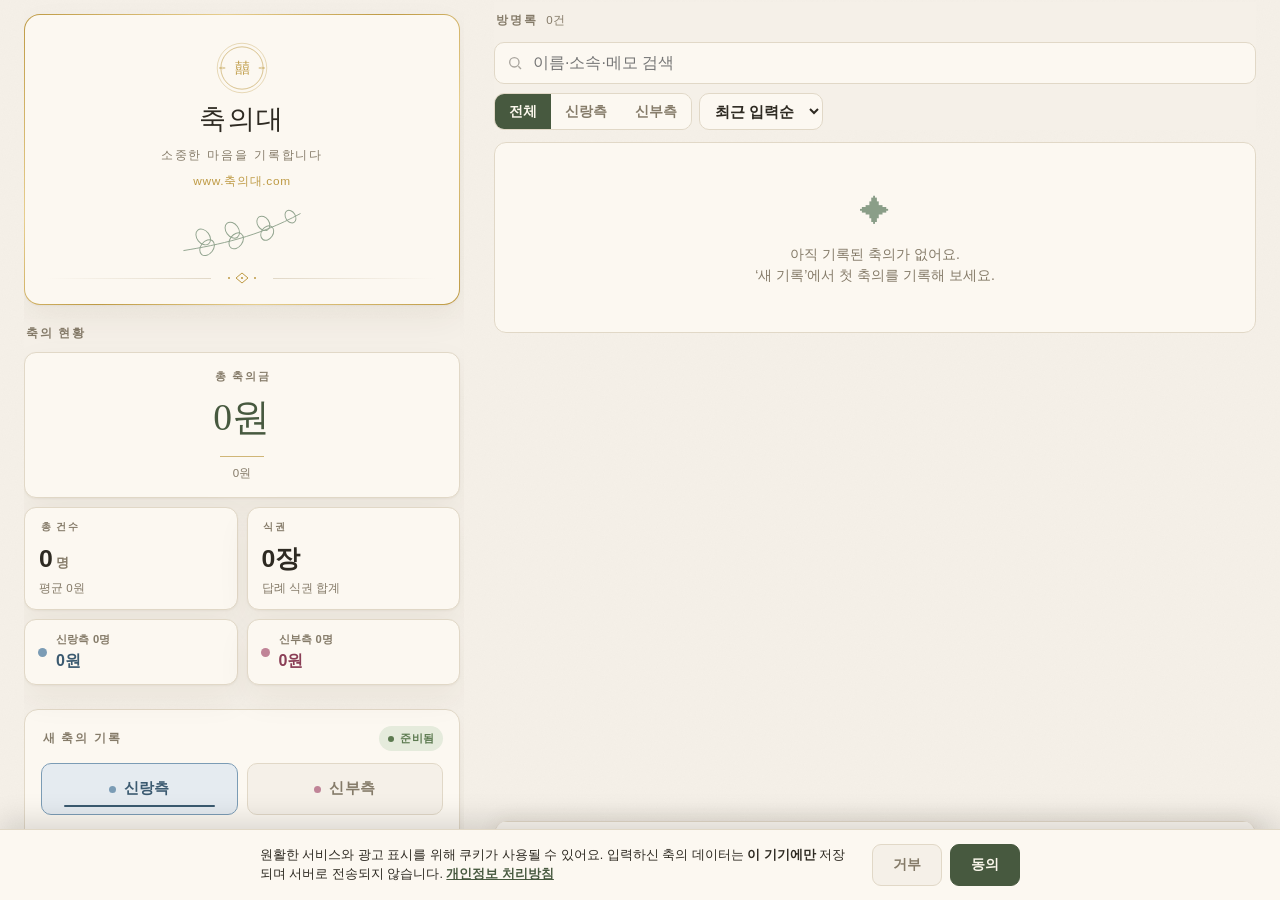
==== commit 6945409e: "Add site content, guide pages and SEO foundation (AdSense policy fix) AdSense rejected the site unde" ====
--- a/index.html
+++ b/index.html
@@ -4,8 +4,28 @@
 <meta charset="UTF-8">
 <meta name="viewport" content="width=device-width, initial-scale=1.0">
 <meta name="theme-color" content="#F5F0E8">
-<title>축의대</title>
-<meta name="description" content="축의금을 기록하고 정리하는 무료 웹앱 — 로그인 없이 바로 사용하고, 데이터는 내 기기에만 저장됩니다.">
+<title>축의금 정리 · 축의대 명부 무료 웹앱 — 신랑측·신부측 합계, 식권, 엑셀 저장 | 축의대</title>
+<meta name="description" content="결혼식 축의대에서 쓰는 무료 축의금 접수·정리 웹앱. 설치와 가입 없이 링크만 열면 되고, 인터넷이 끊겨도 작동합니다. 신랑측·신부측 합계, 식권 개수, 엑셀 저장과 인쇄까지. 입력한 내용은 서버로 전송되지 않고 내 기기에만 저장됩니다.">
+<link rel="canonical" href="https://xn--vk1bu99a4qe.com/">
+<meta property="og:type" content="website">
+<meta property="og:site_name" content="축의대">
+<meta property="og:locale" content="ko_KR">
+<meta property="og:url" content="https://xn--vk1bu99a4qe.com/">
+<meta property="og:title" content="축의대 — 결혼식 축의금 접수·정리 무료 웹앱">
+<meta property="og:description" content="설치·가입 없이 링크만 열면 바로 사용. 인터넷이 끊겨도 작동하고, 신랑측·신부측 합계와 식권까지 한 번에 정리합니다.">
+<meta property="og:image" content="https://xn--vk1bu99a4qe.com/icon-512.png">
+<meta name="twitter:card" content="summary">
+<script type="application/ld+json">
+{"@context":"https://schema.org","@graph":[
+{"@type":"SoftwareApplication","name":"축의대","url":"https://xn--vk1bu99a4qe.com/","applicationCategory":"BusinessApplication","operatingSystem":"Web (iOS, Android, PC)","inLanguage":"ko","description":"결혼식 축의대에서 축의금을 접수·정리하는 무료 웹앱. 설치·가입 없이 사용하며 오프라인에서도 작동하고, 데이터는 기기에만 저장됩니다.","offers":{"@type":"Offer","price":"0","priceCurrency":"KRW"},"featureList":["신랑측·신부측 구분 합계","식권 개수 기록","하객별 고유 번호","엑셀(CSV) 저장·공유","인쇄 및 PDF 정산서","두 기기 기록 합치기","오프라인 작동","기기 내 3중 저장"]},
+{"@type":"HowTo","name":"결혼식 축의금 접수하는 순서","inLanguage":"ko","step":[
+{"@type":"HowToStep","name":"접수대 준비","text":"신랑측·신부측 자리를 나누고 필기구와 봉투 보관함, 식권을 준비합니다."},
+{"@type":"HowToStep","name":"봉투 수령과 이름 확인","text":"봉투를 받고 이름을 확인합니다. 이름이 없으면 그 자리에서 여쭙고 적어 둡니다."},
+{"@type":"HowToStep","name":"기록","text":"번호·이름·금액을 기록하고 신랑측인지 신부측인지 함께 표시합니다."},
+{"@type":"HowToStep","name":"식권 전달","text":"인원에 맞춰 식권을 전달하고 몇 장을 드렸는지 함께 기록합니다."},
+{"@type":"HowToStep","name":"정산과 인계","text":"예식 후 합계를 확인하고 명단과 현금을 혼주께 함께 인계합니다."}]}
+]}
+</script>
 <!-- AdSense 소유권 확인용 메타태그. 광고 스크립트는 동의 후에만 로드되므로(구글 크롤러는 동의 버튼을
      누르지 않음) 확인이 실패할 수 있어, 쿠키를 쓰지 않는 이 메타태그로 소유권을 확인시킨다. -->
 <meta name="google-adsense-account" content="ca-pub-7543390628199317">
@@ -167,12 +187,13 @@
   /* 번호 배지 — 방명록 행의 번호와 동일한 형태를 입력/수정 화면에서도 사용 */
   .name-row{ display:flex; align-items:center; gap:10px; }
   .name-row > input:not(.next-idx){ flex:1; min-width:0; }
-  .next-idx{ flex:none; width:46px; height:46px; border-radius:50%;
-    border:1px solid var(--gold); text-align:center; padding:0;
-    font-family:var(--display); font-size:15px; color:var(--ink);
+  /* .field input 보다 우선하도록 특이도를 높인다(안 그러면 원형이 사각형으로 덮어써짐) */
+  .name-row input.next-idx{ flex:none; width:46px; min-width:46px; height:46px; min-height:46px;
+    border-radius:50%; border:1px solid var(--gold); text-align:center; padding:0;
+    font-family:var(--display); font-size:16px; font-weight:600; color:var(--ink);
     font-variant-numeric:tabular-nums; background:transparent; outline:none;
     -webkit-appearance:none; appearance:none; }
-  .next-idx:focus{ border-color:var(--brand); box-shadow:0 0 0 3px var(--brand-soft); background:var(--bg); }
+  .name-row input.next-idx:focus{ border-color:var(--brand); box-shadow:0 0 0 3px var(--brand-soft); background:var(--bg); }
 
   .amount-wrap{ position:relative; }
   .amount-wrap input{ padding-right:48px; }
@@ -312,14 +333,36 @@
   textarea.paste:focus{ border-color:var(--brand); }
 
   /* ---------- Toast / Undo ---------- */
-  .toast-host{ position:fixed; left:0; right:0; z-index:70; display:flex; flex-direction:column; align-items:center; gap:8px; pointer-events:none; padding:0 16px; }
-  #toastHost{ bottom:calc(var(--dock-h) + 14px); } #undoHost{ bottom:calc(var(--dock-h) + 68px); }
-  body.kb #toastHost{ bottom:20px; } body.kb #undoHost{ bottom:78px; }
+  /* 모든 알림(되돌리기 포함)은 하단 탭바 바로 위, 같은 위치에 쌓인다 */
+  .toast-stack{ position:fixed; left:0; right:0; bottom:calc(var(--dock-h) + 12px); z-index:70;
+    display:flex; flex-direction:column; align-items:center; gap:8px;
+    pointer-events:none; padding:0 16px; }
+  body.kb .toast-stack{ bottom:16px; }
+  .toast-host{ width:100%; max-width:760px; display:flex; flex-direction:column; align-items:center; gap:8px; }
+  .toast-host:empty{ display:none; }        /* 빈 호스트가 간격을 만들지 않도록 */
   .toast{ background:#2E2A22; color:#F5F0E8; padding:12px 16px; border-radius:11px; font-size:14px; font-weight:500;
     box-shadow:0 10px 28px rgba(0,0,0,.32); display:flex; align-items:center; gap:14px; pointer-events:auto; max-width:760px; width:100%; animation:toastin .2s ease; }
   @keyframes toastin{ from{transform:translateY(12px);opacity:0} to{transform:translateY(0);opacity:1} }
   .toast button{ background:transparent; border:none; color:var(--gold-lite); font-weight:700; font-size:14px; padding:2px 4px; margin-left:auto; white-space:nowrap; letter-spacing:.03em; }
   @media (prefers-color-scheme: dark){ .toast{ background:#0E0C09; } }
+
+  /* 사이트 본문(도구 아래 안내 글) */
+  .site-content{ margin:26px 0 8px; padding:22px 18px 24px; background:var(--panel);
+    border:1px solid var(--line); border-radius:var(--radius); box-shadow:var(--shadow); }
+  .site-content h1{ font-family:var(--display); font-size:1.32rem; font-weight:400; letter-spacing:.02em;
+    line-height:1.45; margin:0 0 12px; color:var(--ink); }
+  .site-content h2{ font-family:var(--display); font-size:1.06rem; font-weight:400; letter-spacing:.02em;
+    margin:26px 0 8px; padding-top:16px; border-top:1px solid var(--line); color:var(--ink); }
+  .site-content h3{ font-size:.94rem; font-weight:700; margin:16px 0 4px; color:var(--ink); }
+  .site-content p{ font-size:.92rem; line-height:1.85; color:var(--ink); margin:0 0 10px; }
+  .site-content ul,.site-content ol{ padding-left:20px; margin:0 0 10px; }
+  .site-content li{ font-size:.92rem; line-height:1.8; color:var(--ink); margin-bottom:6px; }
+  .site-content strong{ font-weight:700; }
+  .site-content em{ font-style:normal; color:var(--brand-strong); font-weight:600; }
+  .site-content a{ color:var(--brand-strong); font-weight:600; }
+  .guide-links li{ margin-bottom:8px; }
+  .site-foot{ margin-top:22px!important; padding-top:14px; border-top:1px solid var(--line);
+    text-align:center; font-size:.84rem!important; color:var(--muted)!important; }
 
   .hidden{ display:none!important; }
 
@@ -398,7 +441,7 @@
       --groom:#5c7f9c; --groom-strong:#284a63; --groom-soft:#eef3f7;
       --bride:#b07185; --bride-strong:#7a2f45; --bride-soft:#f8edf1;
     }
-    .consent{ display:none!important; }        /* 동의 배너는 인쇄물에 나오지 않게 */
+    .consent, .site-content{ display:none!important; }   /* 동의 배너·안내 본문은 인쇄물에서 제외 */
     /* 인쇄물 구성: 제목 → 축의 현황(요약) → 방명록 */
     body[data-tab] .col-left, body[data-tab] .summary,
     body[data-tab] .col-right, body[data-tab] #list, body[data-tab] .list-head{ display:block!important; }
@@ -421,7 +464,7 @@
 </head>
 <body>
 <div class="wrap">
-  <h1 class="print-title">축의대</h1>
+  <div class="print-title">축의대</div>
 
   <div class="col-left">
   <!-- 헤더 (청첩장 크레스트) -->
@@ -551,6 +594,68 @@
       <div class="ad-slot" id="adSlot"></div>
     </div>
   </div>
+
+  <!-- 사이트 본문: 축의대를 처음 맡은 분을 위한 안내 -->
+  <section class="site-content">
+    <h1>결혼식 축의금 접수, 축의대에서 바로 기록하세요</h1>
+    <p>
+      결혼식 축의대(접수대)는 하객이 가장 몰리는 예식 20~30분 전에 정신없이 바빠집니다.
+      봉투를 받고, 이름을 확인하고, 식권을 드리고, 다음 분을 맞이하는 일이 몇 초 안에 반복되죠.
+      이 과정에서 이름을 못 적거나 금액을 잘못 세는 일이 생기면 예식이 끝난 뒤에 바로잡기가 무척 어렵습니다.
+      축의대는 그 순간에 쓰라고 만든 무료 웹앱입니다. 설치할 것도, 가입할 것도 없이 링크만 열면 바로 기록을 시작할 수 있습니다.
+    </p>
+
+    <h2>이렇게 사용합니다</h2>
+    <ol>
+      <li><strong>신랑측 · 신부측을 고릅니다.</strong> 한 번 골라두면 다음 입력에도 그대로 유지돼서, 한쪽 접수만 계속 받을 때 편합니다.</li>
+      <li><strong>이름과 금액을 넣습니다.</strong> 금액은 10만원이 기본으로 채워져 있고, <em>+1만 · +5만 · +10만 · +50만</em> 버튼으로 더할 수 있습니다.</li>
+      <li><strong>식권 개수를 고릅니다.</strong> 0~5개 버튼이 있고, 그 외 숫자는 직접 입력하면 됩니다.</li>
+      <li><strong>기록하기를 누릅니다.</strong> 손님마다 번호가 순서대로 붙고, 이 번호는 내용을 고쳐도 그대로 유지됩니다.</li>
+      <li><strong>예식이 끝나면 정산합니다.</strong> 총액과 인원, 신랑측·신부측 합계, 식권 합계를 한 화면에서 확인하고 엑셀이나 인쇄물로 남깁니다.</li>
+    </ol>
+
+    <h2>축의대의 특징</h2>
+    <ul>
+      <li><strong>하객 수 제한이 없습니다.</strong> 몇 명을 기록하든 제한을 두지 않습니다.</li>
+      <li><strong>가입도 로그인도 없습니다.</strong> 이름이나 연락처를 요구하지 않습니다.</li>
+      <li><strong>인터넷이 끊겨도 작동합니다.</strong> 예식장 지하나 신호가 약한 곳에서도 한 번 열어두면 계속 쓸 수 있습니다.</li>
+      <li><strong>신랑측·신부측을 나눠서 집계합니다.</strong> 두 접수대에서 따로 받은 기록을 나중에 하나로 합칠 수도 있습니다.</li>
+      <li><strong>식권 개수를 함께 기록합니다.</strong> 예식장과 식대를 정산할 때 몇 장이 나갔는지 바로 확인할 수 있습니다.</li>
+      <li><strong>엑셀·인쇄로 남길 수 있습니다.</strong> 명단과 합계가 담긴 정산서를 혼주께 그대로 전달하기 좋습니다.</li>
+    </ul>
+
+    <h2>데이터는 어디에 저장되나요</h2>
+    <p>
+      입력한 명단은 <strong>서버로 전송되지 않습니다.</strong> 사용하는 기기의 브라우저 안에만 저장되며,
+      운영자는 하객 이름이나 금액을 볼 수 없습니다. 대신 기록이 사라지지 않도록 기기 안에서 세 겹으로 저장합니다.
+      기본 저장소와 보조 저장소에 동시에 기록하고, 입력할 때마다 자동 백업을 최대 30개까지 따로 남깁니다.
+      실수로 지웠거나 목록이 보이지 않을 때는 <em>공유·더보기 → 자동 백업에서 복구</em>에서 되돌릴 수 있습니다.
+      기기를 바꾸거나 브라우저 데이터를 지우면 기록도 함께 사라지므로, 예식이 끝나면 엑셀이나 백업 파일로 한 번 더 보관하시길 권합니다.
+    </p>
+
+    <h2>자주 묻는 질문</h2>
+    <h3>앱을 설치해야 하나요?</h3>
+    <p>아니요. 브라우저에서 주소만 열면 바로 쓸 수 있습니다. 홈 화면에 추가해두면 앱처럼 열리고, 오프라인에서도 실행됩니다.</p>
+    <h3>인터넷이 안 되는 예식장에서도 되나요?</h3>
+    <p>됩니다. 한 번 접속해두면 이후에는 신호가 없어도 기록할 수 있습니다. 입력 자체가 인터넷을 쓰지 않기 때문입니다.</p>
+    <h3>두 사람이 신랑측·신부측을 따로 받았는데 합칠 수 있나요?</h3>
+    <p>가능합니다. 각자 <em>엑셀 저장</em>으로 파일을 만든 뒤, 한쪽 기기에서 <em>공유·더보기 → 다른 기기 데이터 합치기</em>로 상대방 파일을 불러오면 하나의 명단이 됩니다. 번호는 겹치지 않게 자동으로 다시 매겨집니다.</p>
+    <h3>손님 번호를 바꿀 수 있나요?</h3>
+    <p>바꿀 수 있습니다. 목록에서 항목을 눌러 번호를 직접 고칠 수 있고, 이미 쓰고 있는 번호와 겹치면 저장되지 않습니다. 이름이나 금액만 수정할 때는 번호가 그대로 유지됩니다.</p>
+    <h3>정말 무료인가요?</h3>
+    <p>네. 기능 제한이나 사용 기간 제한 없이 무료로 쓸 수 있습니다. 운영은 광고로 유지합니다.</p>
+
+    <h2>축의대 준비에 도움이 되는 글</h2>
+    <ul class="guide-links">
+      <li><a href="guide/chukui-desk-checklist.html">축의대 담당자 당일 체크리스트 — 처음 맡았다면</a></li>
+      <li><a href="guide/chukui-jeopsu-order.html">축의금 접수 순서 A to Z — 봉투 받기부터 정산까지</a></li>
+      <li><a href="guide/chukui-jeongri-methods.html">축의금 정리 방법 비교 — 수기 장부, 엑셀, 앱</a></li>
+      <li><a href="guide/sinrang-sinbu-hapchigi.html">신랑측·신부측 따로 받고 나중에 합치는 방법</a></li>
+      <li><a href="guide/sikgwon-jeongsan.html">결혼식 식권 정산하는 법</a></li>
+      <li><a href="guide/honju-jeongsanseo.html">혼주에게 넘기는 축의금 정산서 만들기</a></li>
+    </ul>
+    <p class="site-foot"><a href="about.html">만든 사람</a> · <a href="privacy.html">개인정보 처리방침</a></p>
+  </section>
   </div><!-- /col-left -->
 
   <div class="col-right">
@@ -707,8 +812,11 @@
 <!-- 합치기 파일 입력 (엑셀 저장 CSV 우선, JSON 백업도 허용) -->
 <input type="file" id="combineInput" accept=".csv,.json,text/csv,application/json,text/plain" class="hidden">
 
-<div class="toast-host" id="undoHost"></div>
-<div class="toast-host" id="toastHost"></div>
+<!-- 알림은 하단 탭바 바로 위에 한 묶음으로 쌓인다 (되돌리기·일반 알림 위치 통일) -->
+<div class="toast-stack" id="toastStack">
+  <div class="toast-host" id="undoHost"></div>
+  <div class="toast-host" id="toastHost"></div>
+</div>
 
 <!-- 쿠키/광고 동의 배너 -->
 <div class="consent" id="consentBanner" hidden>
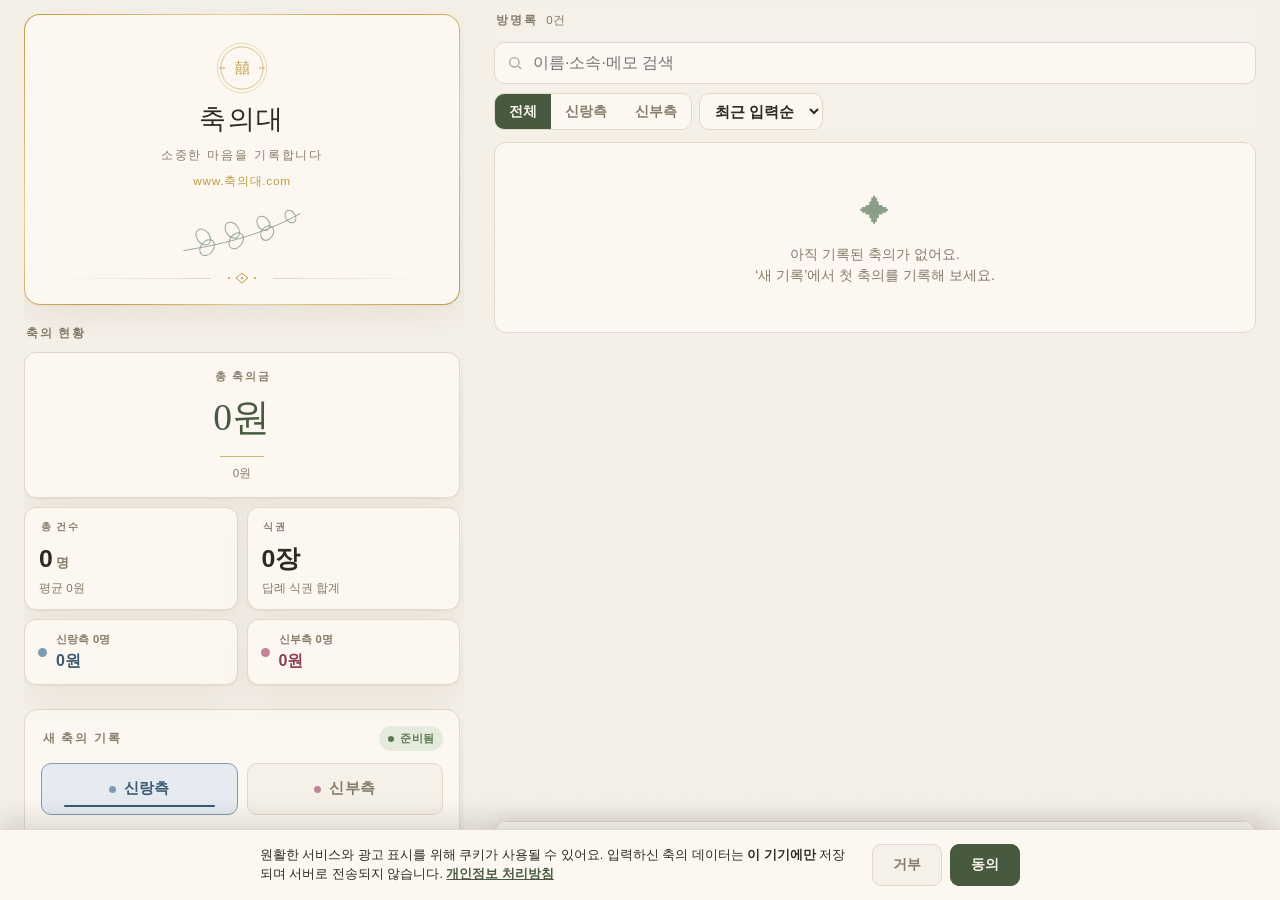
==== commit 4d73e777: "Surface the guides on the main page and warm up the copy The guide pages were buried in a plain list" ====
--- a/index.html
+++ b/index.html
@@ -360,7 +360,42 @@
   .site-content strong{ font-weight:700; }
   .site-content em{ font-style:normal; color:var(--brand-strong); font-weight:600; }
   .site-content a{ color:var(--brand-strong); font-weight:600; }
-  .guide-links li{ margin-bottom:8px; }
+  .site-content .lead{ text-align:center; font-family:var(--display); font-size:1.02rem;
+    line-height:2.1; color:var(--ink); margin:14px 0 4px; letter-spacing:.01em; }
+  .site-content .orn-divider{ margin:20px 0 6px; }
+  .site-content .steps{ counter-reset:st; list-style:none; padding-left:0; }
+  .site-content .steps li{ position:relative; padding-left:30px; margin-bottom:11px; }
+  .site-content .steps li::before{ counter-increment:st; content:counter(st);
+    position:absolute; left:0; top:2px; width:20px; height:20px; border-radius:50%;
+    border:1px solid var(--gold); color:var(--gold); font-family:var(--display); font-size:11px;
+    display:flex; align-items:center; justify-content:center; }
+  .site-content .feats{ list-style:none; padding-left:0; }
+  .site-content .feats li{ padding-left:16px; position:relative; margin-bottom:9px; }
+  .site-content .feats li::before{ content:"·"; position:absolute; left:2px; color:var(--gold); font-weight:700; }
+
+  /* 가이드 카드 — 청첩장 결 */
+  .guides{ margin:22px 0 8px; padding:26px 18px 24px; text-align:center;
+    background:var(--panel); border:1px solid var(--line); border-radius:var(--radius); box-shadow:var(--shadow); }
+  .guides-eyebrow{ font-family:var(--display); font-size:.68rem; letter-spacing:.24em; text-indent:.24em;
+    text-transform:uppercase; color:var(--muted); }
+  .guides-title{ font-family:var(--display); font-size:1.24rem; font-weight:400; letter-spacing:.03em;
+    margin:8px 0 6px; color:var(--ink); }
+  .guides-lead{ font-size:.86rem; line-height:1.95; color:var(--muted); margin:0; }
+  .guide-grid{ display:grid; gap:9px; margin-top:16px; text-align:left; }
+  @media (min-width:620px){ .guide-grid{ grid-template-columns:1fr 1fr; } }
+  .guide-card{ display:block; position:relative; padding:15px 16px 15px 46px;
+    background:var(--bg); border:1px solid var(--line); border-radius:12px;
+    text-decoration:none; transition:border-color .15s, transform .12s; }
+  .guide-card:hover{ border-color:var(--gold); }
+  .guide-card:active{ transform:translateY(1px); }
+  .gc-num{ position:absolute; left:14px; top:16px; width:22px; height:22px; border-radius:50%;
+    border:1px solid var(--gold); color:var(--gold); font-family:var(--display); font-size:11px;
+    display:flex; align-items:center; justify-content:center; }
+  .guide-card strong{ display:block; font-family:var(--display); font-size:.98rem; font-weight:400;
+    letter-spacing:.01em; color:var(--ink); line-height:1.5; }
+  .gc-desc{ display:block; margin-top:4px; font-size:.79rem; line-height:1.7; color:var(--muted); }
+  .guides .site-foot{ margin-top:22px; padding-top:15px; border-top:1px solid var(--line);
+    text-align:center; font-size:.82rem; color:var(--muted); }
   .site-foot{ margin-top:22px!important; padding-top:14px; border-top:1px solid var(--line);
     text-align:center; font-size:.84rem!important; color:var(--muted)!important; }
 
@@ -441,7 +476,7 @@
       --groom:#5c7f9c; --groom-strong:#284a63; --groom-soft:#eef3f7;
       --bride:#b07185; --bride-strong:#7a2f45; --bride-soft:#f8edf1;
     }
-    .consent, .site-content{ display:none!important; }   /* 동의 배너·안내 본문은 인쇄물에서 제외 */
+    .consent, .site-content, .guides{ display:none!important; }   /* 동의 배너·안내 본문은 인쇄물에서 제외 */
     /* 인쇄물 구성: 제목 → 축의 현황(요약) → 방명록 */
     body[data-tab] .col-left, body[data-tab] .summary,
     body[data-tab] .col-right, body[data-tab] #list, body[data-tab] .list-head{ display:block!important; }
@@ -597,63 +632,103 @@
 
   <!-- 사이트 본문: 축의대를 처음 맡은 분을 위한 안내 -->
   <section class="site-content">
-    <h1>결혼식 축의금 접수, 축의대에서 바로 기록하세요</h1>
+    <h1>결혼식 축의금 접수, 축의대에서 마음까지 기록합니다</h1>
+
+    <p class="lead">
+      봉투에 담겨 오는 것은 숫자가 아니라 마음입니다.<br>
+      먼 길을 달려온 사람, 오랜만에 얼굴을 보여 준 사람.<br>
+      그 이름들이 잊히지 않도록, 받는 그 자리에서 적어 둡니다.
+    </p>
+
+    <div class="orn-divider">
+      <svg class="orn" viewBox="0 0 34 12" aria-hidden="true"><path d="M17 1 L23 6 L17 11 L11 6 Z"/><circle cx="17" cy="6" r="1.1"/><circle cx="4" cy="6" r="1"/><circle cx="30" cy="6" r="1"/></svg>
+    </div>
+
+    <h2>세 번의 손짓이면 됩니다</h2>
+    <ol class="steps">
+      <li><strong>신랑측인지 신부측인지 고릅니다.</strong> 한 번 고르면 그대로 유지되어, 한쪽 접수만 계속 받을 때 편합니다.</li>
+      <li><strong>이름과 금액을 넣습니다.</strong> 10만원이 미리 적혀 있고, 버튼으로 더하거나 직접 고쳐도 됩니다.</li>
+      <li><strong>기록하기를 누릅니다.</strong> 손님마다 번호가 차례로 붙고, 내용을 고쳐도 그 번호는 그대로 남습니다.</li>
+    </ol>
     <p>
-      결혼식 축의대(접수대)는 하객이 가장 몰리는 예식 20~30분 전에 정신없이 바빠집니다.
-      봉투를 받고, 이름을 확인하고, 식권을 드리고, 다음 분을 맞이하는 일이 몇 초 안에 반복되죠.
-      이 과정에서 이름을 못 적거나 금액을 잘못 세는 일이 생기면 예식이 끝난 뒤에 바로잡기가 무척 어렵습니다.
-      축의대는 그 순간에 쓰라고 만든 무료 웹앱입니다. 설치할 것도, 가입할 것도 없이 링크만 열면 바로 기록을 시작할 수 있습니다.
+      식권은 0개부터 5개까지 버튼으로 고르고, 그 밖의 숫자는 직접 적으면 됩니다.
+      예식이 끝나면 총액과 인원, 신랑측·신부측 합계, 식권 수가 한 화면에 모입니다.
     </p>
 
-    <h2>이렇게 사용합니다</h2>
-    <ol>
-      <li><strong>신랑측 · 신부측을 고릅니다.</strong> 한 번 골라두면 다음 입력에도 그대로 유지돼서, 한쪽 접수만 계속 받을 때 편합니다.</li>
-      <li><strong>이름과 금액을 넣습니다.</strong> 금액은 10만원이 기본으로 채워져 있고, <em>+1만 · +5만 · +10만 · +50만</em> 버튼으로 더할 수 있습니다.</li>
-      <li><strong>식권 개수를 고릅니다.</strong> 0~5개 버튼이 있고, 그 외 숫자는 직접 입력하면 됩니다.</li>
-      <li><strong>기록하기를 누릅니다.</strong> 손님마다 번호가 순서대로 붙고, 이 번호는 내용을 고쳐도 그대로 유지됩니다.</li>
-      <li><strong>예식이 끝나면 정산합니다.</strong> 총액과 인원, 신랑측·신부측 합계, 식권 합계를 한 화면에서 확인하고 엑셀이나 인쇄물로 남깁니다.</li>
-    </ol>
-
-    <h2>축의대의 특징</h2>
-    <ul>
-      <li><strong>하객 수 제한이 없습니다.</strong> 몇 명을 기록하든 제한을 두지 않습니다.</li>
-      <li><strong>가입도 로그인도 없습니다.</strong> 이름이나 연락처를 요구하지 않습니다.</li>
-      <li><strong>인터넷이 끊겨도 작동합니다.</strong> 예식장 지하나 신호가 약한 곳에서도 한 번 열어두면 계속 쓸 수 있습니다.</li>
-      <li><strong>신랑측·신부측을 나눠서 집계합니다.</strong> 두 접수대에서 따로 받은 기록을 나중에 하나로 합칠 수도 있습니다.</li>
-      <li><strong>식권 개수를 함께 기록합니다.</strong> 예식장과 식대를 정산할 때 몇 장이 나갔는지 바로 확인할 수 있습니다.</li>
-      <li><strong>엑셀·인쇄로 남길 수 있습니다.</strong> 명단과 합계가 담긴 정산서를 혼주께 그대로 전달하기 좋습니다.</li>
+    <h2>바쁜 손을 위해 만들었습니다</h2>
+    <ul class="feats">
+      <li><strong>하객 수에 제한이 없습니다</strong> — 몇 분이 오시든 끝까지 적을 수 있습니다.</li>
+      <li><strong>가입도 로그인도 없습니다</strong> — 링크를 열면 그것으로 준비가 끝납니다.</li>
+      <li><strong>인터넷이 끊겨도 괜찮습니다</strong> — 예식장 지하에서도 기록은 이어집니다.</li>
+      <li><strong>두 접수대를 하나로 모읍니다</strong> — 신랑측과 신부측이 따로 적어도 나중에 합쳐집니다.</li>
+      <li><strong>엑셀과 인쇄로 남습니다</strong> — 명단과 합계를 그대로 혼주께 전해 드릴 수 있습니다.</li>
     </ul>
 
-    <h2>데이터는 어디에 저장되나요</h2>
+    <h2>기록은 이 기기에만 남습니다</h2>
     <p>
-      입력한 명단은 <strong>서버로 전송되지 않습니다.</strong> 사용하는 기기의 브라우저 안에만 저장되며,
-      운영자는 하객 이름이나 금액을 볼 수 없습니다. 대신 기록이 사라지지 않도록 기기 안에서 세 겹으로 저장합니다.
-      기본 저장소와 보조 저장소에 동시에 기록하고, 입력할 때마다 자동 백업을 최대 30개까지 따로 남깁니다.
-      실수로 지웠거나 목록이 보이지 않을 때는 <em>공유·더보기 → 자동 백업에서 복구</em>에서 되돌릴 수 있습니다.
-      기기를 바꾸거나 브라우저 데이터를 지우면 기록도 함께 사라지므로, 예식이 끝나면 엑셀이나 백업 파일로 한 번 더 보관하시길 권합니다.
+      입력한 명단은 서버로 전송되지 않습니다. 쓰고 계신 기기 안에만 저장되고,
+      만든 사람도 하객의 이름이나 금액을 볼 수 없습니다.
+    </p>
+    <p>
+      대신 사라지지 않는 것을 가장 중요하게 여겼습니다. 기기 안 두 곳에 동시에 저장하고,
+      입력할 때마다 자동 백업을 서른 개까지 따로 남깁니다. 실수로 지웠다면
+      <em>공유·더보기 → 자동 백업에서 복구</em>로 되돌릴 수 있습니다.
+      다만 브라우저 기록을 지우면 함께 사라지니, 예식이 끝나면 엑셀이나 백업 파일로 한 번 더 남겨 두세요.
     </p>
 
     <h2>자주 묻는 질문</h2>
     <h3>앱을 설치해야 하나요?</h3>
-    <p>아니요. 브라우저에서 주소만 열면 바로 쓸 수 있습니다. 홈 화면에 추가해두면 앱처럼 열리고, 오프라인에서도 실행됩니다.</p>
+    <p>아니요. 주소만 열면 바로 쓸 수 있습니다. 홈 화면에 추가해 두면 앱처럼 열리고 오프라인에서도 실행됩니다.</p>
     <h3>인터넷이 안 되는 예식장에서도 되나요?</h3>
-    <p>됩니다. 한 번 접속해두면 이후에는 신호가 없어도 기록할 수 있습니다. 입력 자체가 인터넷을 쓰지 않기 때문입니다.</p>
-    <h3>두 사람이 신랑측·신부측을 따로 받았는데 합칠 수 있나요?</h3>
-    <p>가능합니다. 각자 <em>엑셀 저장</em>으로 파일을 만든 뒤, 한쪽 기기에서 <em>공유·더보기 → 다른 기기 데이터 합치기</em>로 상대방 파일을 불러오면 하나의 명단이 됩니다. 번호는 겹치지 않게 자동으로 다시 매겨집니다.</p>
+    <p>됩니다. 한 번 열어두면 이후에는 신호가 없어도 기록됩니다. 입력 자체가 인터넷을 쓰지 않습니다.</p>
+    <h3>두 사람이 따로 받았는데 합칠 수 있나요?</h3>
+    <p>각자 <em>엑셀 저장</em>으로 파일을 만든 뒤, 한쪽에서 <em>다른 기기 데이터 합치기</em>로 상대 파일을 불러오면 하나가 됩니다. 번호는 겹치지 않게 다시 매겨집니다.</p>
     <h3>손님 번호를 바꿀 수 있나요?</h3>
-    <p>바꿀 수 있습니다. 목록에서 항목을 눌러 번호를 직접 고칠 수 있고, 이미 쓰고 있는 번호와 겹치면 저장되지 않습니다. 이름이나 금액만 수정할 때는 번호가 그대로 유지됩니다.</p>
+    <p>목록에서 항목을 눌러 번호를 고칠 수 있습니다. 이미 쓰는 번호와 겹치면 저장되지 않고, 이름이나 금액만 고칠 때는 번호가 그대로 유지됩니다.</p>
     <h3>정말 무료인가요?</h3>
-    <p>네. 기능 제한이나 사용 기간 제한 없이 무료로 쓸 수 있습니다. 운영은 광고로 유지합니다.</p>
-
-    <h2>축의대 준비에 도움이 되는 글</h2>
-    <ul class="guide-links">
-      <li><a href="guide/chukui-desk-checklist.html">축의대 담당자 당일 체크리스트 — 처음 맡았다면</a></li>
-      <li><a href="guide/chukui-jeopsu-order.html">축의금 접수 순서 A to Z — 봉투 받기부터 정산까지</a></li>
-      <li><a href="guide/chukui-jeongri-methods.html">축의금 정리 방법 비교 — 수기 장부, 엑셀, 앱</a></li>
-      <li><a href="guide/sinrang-sinbu-hapchigi.html">신랑측·신부측 따로 받고 나중에 합치는 방법</a></li>
-      <li><a href="guide/sikgwon-jeongsan.html">결혼식 식권 정산하는 법</a></li>
-      <li><a href="guide/honju-jeongsanseo.html">혼주에게 넘기는 축의금 정산서 만들기</a></li>
-    </ul>
+    <p>네. 기능이나 기간 제한 없이 무료입니다. 운영은 광고로 유지합니다.</p>
+  </section>
+
+  <!-- 가이드: 축의대에 앉기 전에 읽어두면 좋은 글 -->
+  <section class="guides">
+    <span class="guides-eyebrow">축의대 안내</span>
+    <h2 class="guides-title">처음이라도 괜찮습니다</h2>
+    <p class="guides-lead">축의대에 앉기 전에 한 번 읽어두면<br>마음이 한결 놓이는 이야기들입니다.</p>
+    <div class="orn-divider">
+      <svg class="orn" viewBox="0 0 34 12" aria-hidden="true"><path d="M17 1 L23 6 L17 11 L11 6 Z"/><circle cx="17" cy="6" r="1.1"/><circle cx="4" cy="6" r="1"/><circle cx="30" cy="6" r="1"/></svg>
+    </div>
+    <div class="guide-grid">
+      <a class="guide-card" href="guide/chukui-desk-checklist.html">
+        <span class="gc-num">一</span>
+        <strong>축의대 담당자 당일 체크리스트</strong>
+        <span class="gc-desc">언제 도착해서, 무엇을 챙기고, 어디에 앉을지</span>
+      </a>
+      <a class="guide-card" href="guide/chukui-jeopsu-order.html">
+        <span class="gc-num">二</span>
+        <strong>축의금 접수 순서 A to Z</strong>
+        <span class="gc-desc">봉투를 받는 순간부터 정산까지의 흐름</span>
+      </a>
+      <a class="guide-card" href="guide/chukui-jeongri-methods.html">
+        <span class="gc-num">三</span>
+        <strong>축의금 정리 방법 비교</strong>
+        <span class="gc-desc">수기 장부, 엑셀, 앱 — 무엇이 우리에게 맞을까</span>
+      </a>
+      <a class="guide-card" href="guide/sinrang-sinbu-hapchigi.html">
+        <span class="gc-num">四</span>
+        <strong>신랑측·신부측 따로 받고 합치기</strong>
+        <span class="gc-desc">두 접수대의 명단을 하나로 모으는 법</span>
+      </a>
+      <a class="guide-card" href="guide/sikgwon-jeongsan.html">
+        <span class="gc-num">五</span>
+        <strong>결혼식 식권 정산하는 법</strong>
+        <span class="gc-desc">몇 장이 나갔는지 헷갈리지 않으려면</span>
+      </a>
+      <a class="guide-card" href="guide/honju-jeongsanseo.html">
+        <span class="gc-num">六</span>
+        <strong>혼주에게 넘기는 정산서 만들기</strong>
+        <span class="gc-desc">부모님께 드릴 마지막 한 장을 정리합니다</span>
+      </a>
+    </div>
     <p class="site-foot"><a href="about.html">만든 사람</a> · <a href="privacy.html">개인정보 처리방침</a></p>
   </section>
   </div><!-- /col-left -->
